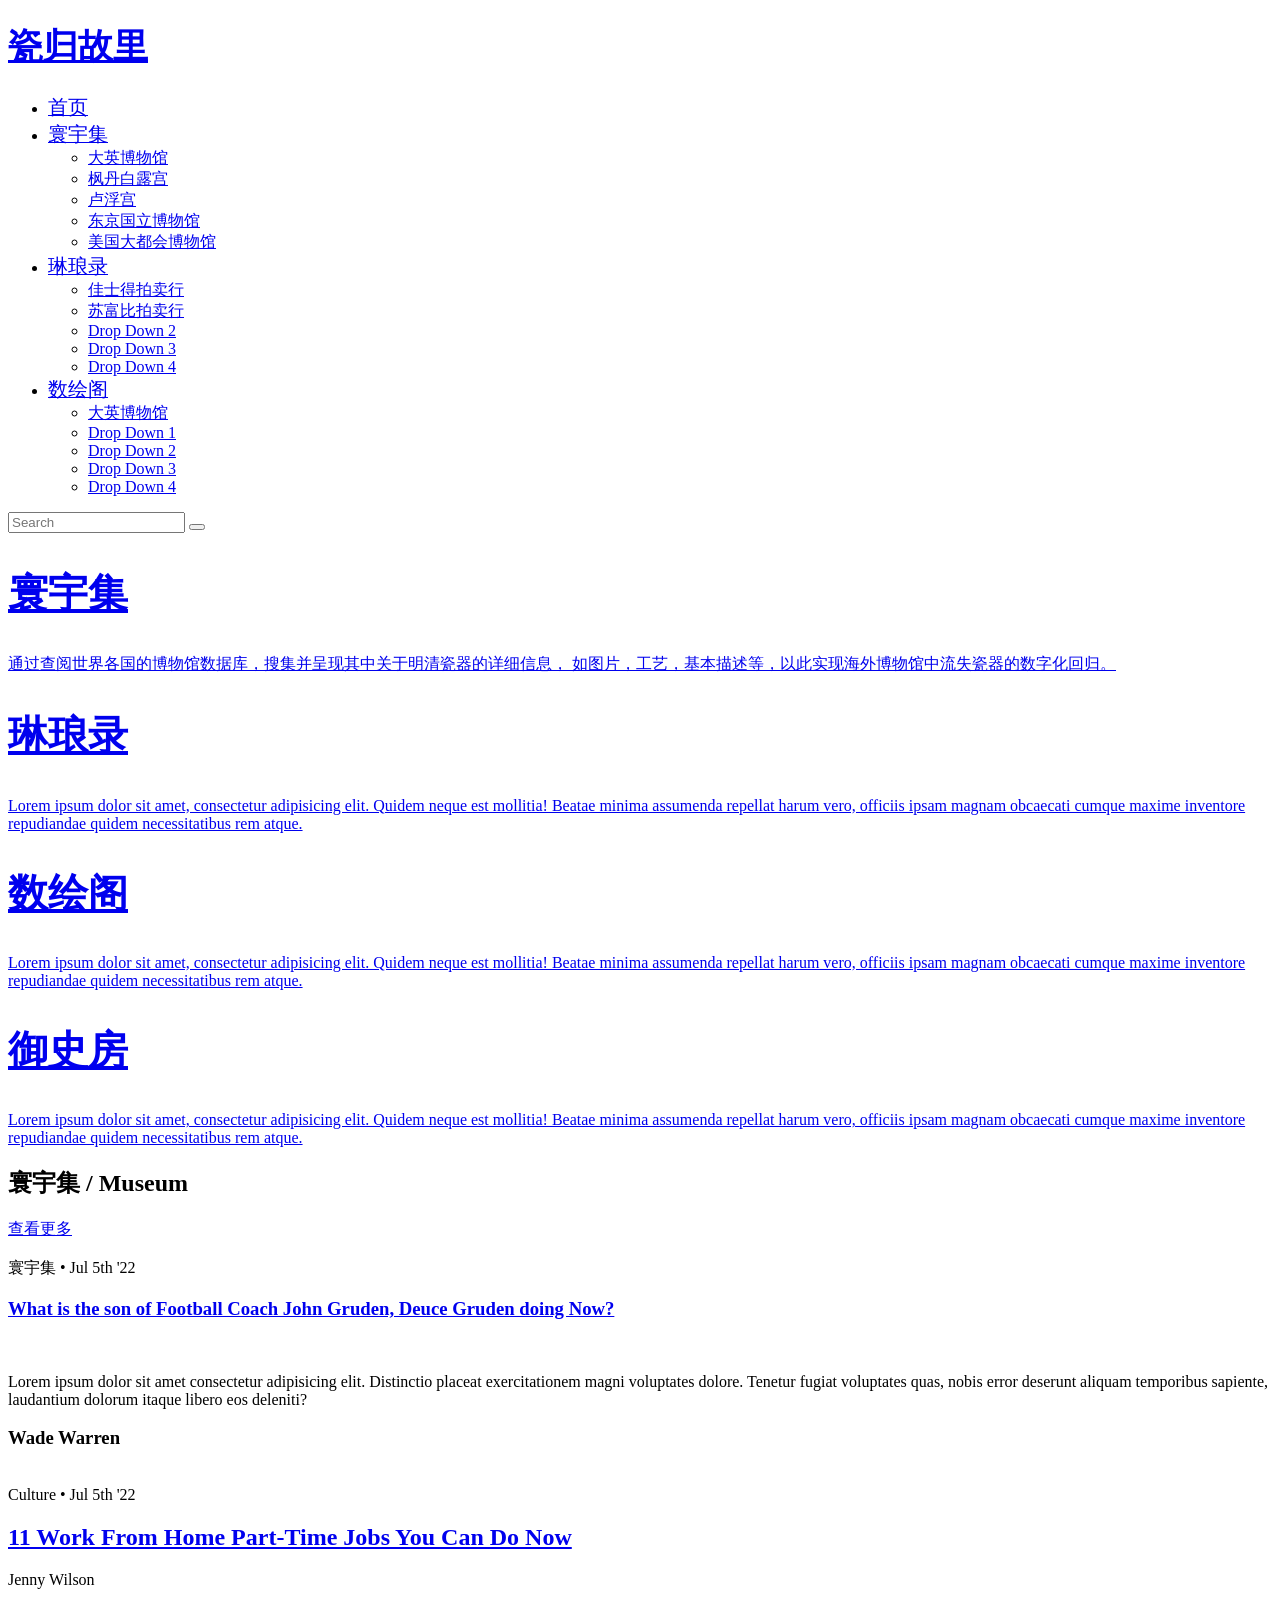
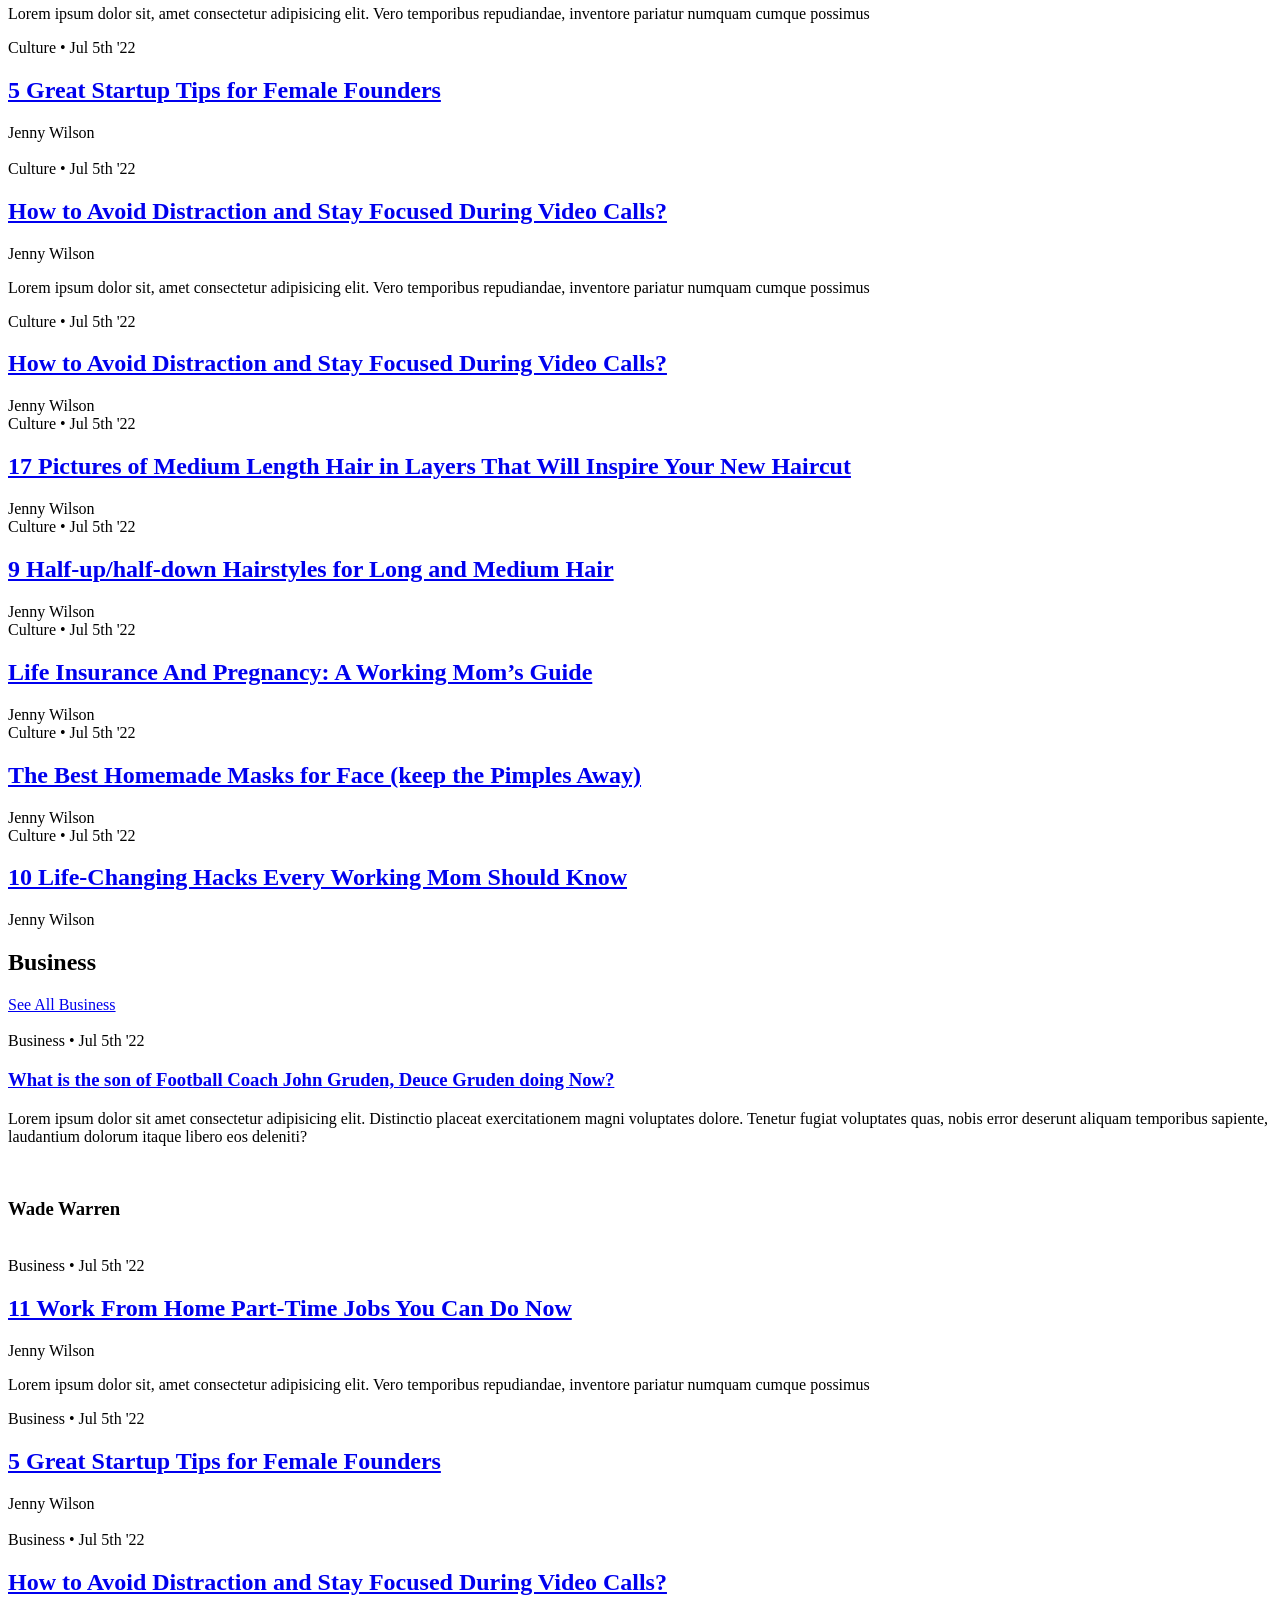
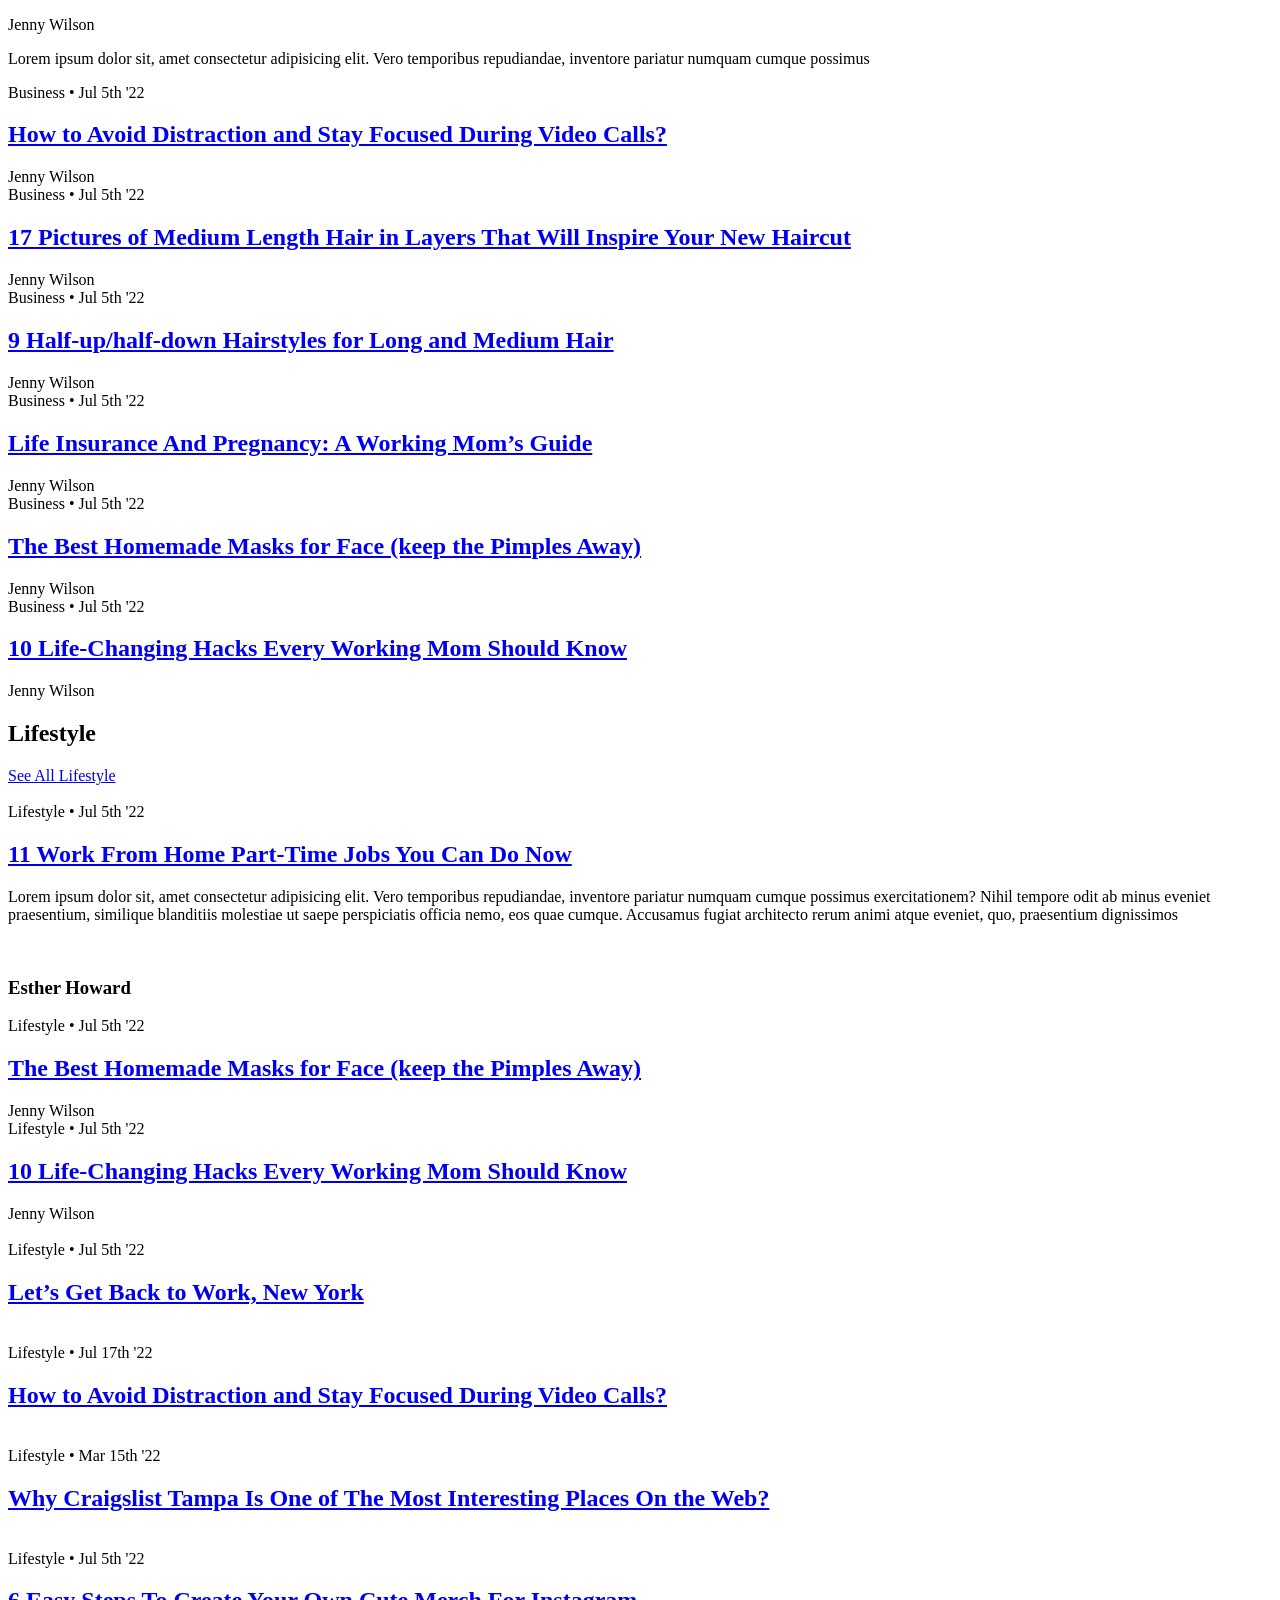
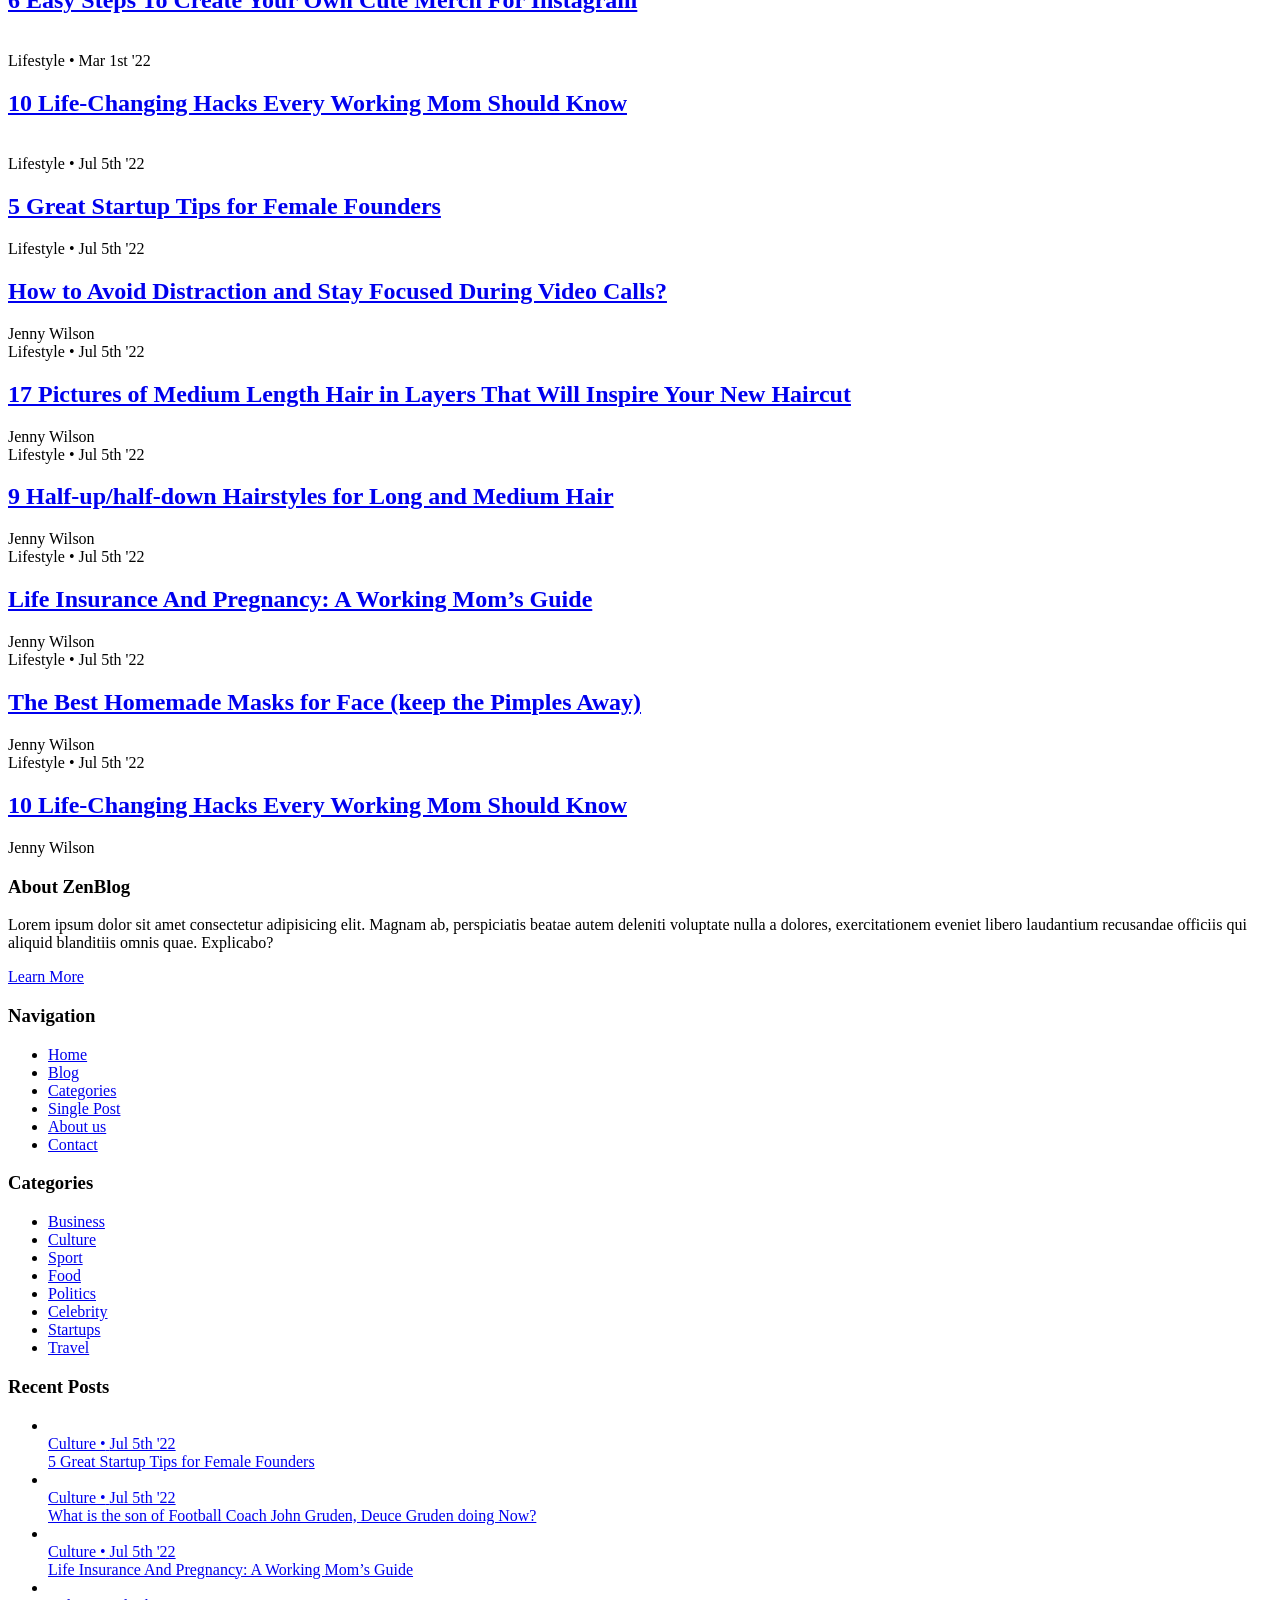
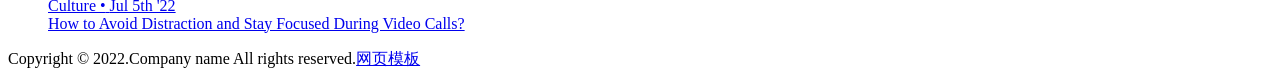
==== index.html @ d8c213a8 "Create index.html" ====
<!DOCTYPE html>
<html lang="en">

<head>
  <meta charset="utf-8">
  <meta content="width=device-width, initial-scale=1.0" name="viewport">

  <title>瓷归故里——流失瓷器数字化回归</title>
  <meta content="" name="description">
  <meta content="" name="keywords">
  <link rel="shortcut icon" href="favicon.ico" />

  <!-- Favicons -->
  <!-- <link href="assets/img/favicon.png" rel="icon">
  <link href="assets/img/apple-touch-icon.png" rel="apple-touch-icon"> -->

  <!-- Google Fonts -->
  <link rel="preconnect" href="https://fonts.googleapis.com">
  <link rel="preconnect" href="https://fonts.gstatic.com" crossorigin>
  <link
    href="https://fonts.googleapis.com/css2?family=EB+Garamond:wght@400;500&family=Inter:wght@400;500&family=Playfair+Display:ital,wght@0,400;0,700;1,400;1,700&display=swap"
    rel="stylesheet">

  <!-- Vendor CSS Files -->
  <link href="assets/vendor/bootstrap/css/bootstrap.min.css" rel="stylesheet">
  <link href="assets/vendor/bootstrap-icons/bootstrap-icons.css" rel="stylesheet">
  <link href="assets/vendor/swiper/swiper-bundle.min.css" rel="stylesheet">
  <link href="assets/vendor/glightbox/css/glightbox.min.css" rel="stylesheet">
  <link href="assets/vendor/aos/aos.css" rel="stylesheet">

  <!-- Template Main CSS Files -->
  <link href="assets/css/variables.css" rel="stylesheet">
  <link href="assets/css/main.css" rel="stylesheet">

</head>

<body>

  <!-- ======= Header ======= -->
  <header id="header" class="header d-flex align-items-center fixed-top">
    <div class="container-fluid container-xl d-flex align-items-center justify-content-between">

      <a href="index.html" class="logo d-flex align-items-center">
        <div height="100px">
          <h1 style="font-size:35px">瓷归故里</h1>
        </div>
      </a>


      <nav id="navbar" class="navbar">
        <ul>
          <li><a href="index.html"><span style="font-size:20px">首页</span></a></li>

          <li class="dropdown"><a href="museum.html"><span style="font-size:20px;left:25%">寰宇集</span> <i
                class="bi bi-chevron-down dropdown-indicator"></i></a>
            <ul>
              <li><a href="british.html"><span>大英博物馆</span></a></li>
              <li><a href="#"><span>枫丹白露宫</span></a></li>
              <!-- <li class="dropdown"><a href="#"><span>Deep Drop Down</span> <i
                    class="bi bi-chevron-down dropdown-indicator"></i></a>
                <ul>
                  <li><a href="#"><span>Deep Drop Down 1</span></a></li>
                  <li><a href="#"><span>Deep Drop Down 2</span></a></li>
                  <li><a href="#"><span>Deep Drop Down 3</span></a></li>
                  <li><a href="#"><span>Deep Drop Down 4</span></a></li>
                  <li><a href="#"><span>Deep Drop Down 5</span></a></li>
                </ul>
              </li> -->
              <li><a href="#"><span>卢浮宫</span></a></li>
              <li><a href="#"><span>东京国立博物馆</span></a></li>
              <li><a href="#"><span>美国大都会博物馆</span></a></li>
            </ul>
          </li>

          <li class="dropdown"><a href="museum.html"><span style="font-size:20px">琳琅录</span> <i
                class="bi bi-chevron-down dropdown-indicator"></i></a>
            <ul>
              <li><a href="british.html"><span>佳士得拍卖行</span></a></li>
              <li><a href="#"><span>苏富比拍卖行</span></a></li>
              <!-- <li class="dropdown"><a href="#"><span>Deep Drop Down</span> <i
                    class="bi bi-chevron-down dropdown-indicator"></i></a>
                <ul>
                  <li><a href="#"><span>Deep Drop Down 1</span></a></li>
                  <li><a href="#"><span>Deep Drop Down 2</span></a></li>
                  <li><a href="#"><span>Deep Drop Down 3</span></a></li>
                  <li><a href="#"><span>Deep Drop Down 4</span></a></li>
                  <li><a href="#"><span>Deep Drop Down 5</span></a></li>
                </ul>
              </li> -->
              <li><a href="#"><span>Drop Down 2</span></a></li>
              <li><a href="#"><span>Drop Down 3</span></a></li>
              <li><a href="#"><span>Drop Down 4</span></a></li>
            </ul>
          </li>


          <li class="dropdown"><a href="about.html"><span style="font-size:20px">数绘阁</span><i
                class="bi bi-chevron-down dropdown-indicator"></i></a>
            <ul>
              <li><a href="british.html"><span>大英博物馆</span></a></li>
              <li><a href="#"><span>Drop Down 1</span></a></li>
              <!-- <li class="dropdown"><a href="#"><span>Deep Drop Down</span> <i
                    class="bi bi-chevron-down dropdown-indicator"></i></a>
                <ul>
                  <li><a href="#"><span>Deep Drop Down 1</span></a></li>
                  <li><a href="#"><span>Deep Drop Down 2</span></a></li>
                  <li><a href="#"><span>Deep Drop Down 3</span></a></li>
                  <li><a href="#"><span>Deep Drop Down 4</span></a></li>
                  <li><a href="#"><span>Deep Drop Down 5</span></a></li>
                </ul>
              </li> -->
              <li><a href="#"><span>Drop Down 2</span></a></li>
              <li><a href="#"><span>Drop Down 3</span></a></li>
              <li><a href="#"><span>Drop Down 4</span></a></li>
            </ul>
          </li>
          <!-- <li><a href="contact.html"><span style="font-size:20px">御史房</span></a></li> -->
        </ul>
      </nav><!-- .navbar -->

      <div class="position-relative">
        <!-- <a href="#" class="mx-2"><span class="bi-facebook"></span></a>
        <a href="#" class="mx-2"><span class="bi-twitter"></span></a>
        <a href="#" class="mx-2"><span class="bi-instagram"></span></a> -->

        <a href="#" class="mx-2 js-search-open"><span class="bi-search" style="position:relative;left:-50px"></span></a>
        <i class="bi bi-list mobile-nav-toggle"></i>

        <!-- ======= Search Form ======= -->
        <div class="search-form-wrap js-search-form-wrap">
          <form action="british.html" class="search-form">
            <span class="icon bi-search" style="position:relative;left:-10px"></span>
            <input type="text" placeholder="Search" class="form-control">
            <button class="btn js-search-close"><span class="bi-x"></span></button>
          </form>
        </div><!-- End Search Form -->

      </div>

    </div>

  </header><!-- End Header -->

  <main id="main">

    <!-- ======= Hero Slider Section ======= -->
    <section id="hero-slider" class="hero-slider">
      <div class="container-md" data-aos="fade-in">
        <div class="row">
          <div class="col-12">
            <div class="swiper sliderFeaturedPosts">
              <div class="swiper-wrapper">
                <div class="swiper-slide">
                  <a href="museum.html" class="img-bg d-flex align-items-end"
                    style="background-image: url('assets/img/post-slide-1.jpg');">
                    <div class="img-bg-inner">
                      <h2 style="font-size:40px">寰宇集</h2>
                      <p>通过查阅世界各国的博物馆数据库，搜集并呈现其中关于明清瓷器的详细信息，
                        如图片，工艺，基本描述等，以此实现海外博物馆中流失瓷器的数字化回归。</p>
                    </div>
                  </a>
                </div>

                <div class="swiper-slide">
                  <a href="museum.html" class="img-bg d-flex align-items-end"
                    style="background-image: url('assets/img/post-slide-2.jpg');">
                    <div class="img-bg-inner">
                      <h2 style="font-size:40px">琳琅录</h2>
                      <p>Lorem ipsum dolor sit amet, consectetur adipisicing elit. Quidem neque est mollitia! Beatae
                        minima assumenda repellat harum vero, officiis ipsam magnam obcaecati cumque maxime inventore
                        repudiandae quidem necessitatibus rem atque.</p>
                    </div>
                  </a>
                </div>

                <div class="swiper-slide">
                  <a href="museum.html" class="img-bg d-flex align-items-end"
                    style="background-image: url('assets/img/post-slide-3.jpg');">
                    <div class="img-bg-inner">
                      <h2 style="font-size:40px">数绘阁</h2>
                      <p>Lorem ipsum dolor sit amet, consectetur adipisicing elit. Quidem neque est mollitia! Beatae
                        minima assumenda repellat harum vero, officiis ipsam magnam obcaecati cumque maxime inventore
                        repudiandae quidem necessitatibus rem atque.</p>
                    </div>
                  </a>
                </div>

                <div class="swiper-slide">
                  <a href="museum.html" class="img-bg d-flex align-items-end"
                    style="background-image: url('assets/img/post-slide-4.jpg');">
                    <div class="img-bg-inner">
                      <h2 style="font-size:40px">御史房</h2>
                      <p>Lorem ipsum dolor sit amet, consectetur adipisicing elit. Quidem neque est mollitia! Beatae
                        minima assumenda repellat harum vero, officiis ipsam magnam obcaecati cumque maxime inventore
                        repudiandae quidem necessitatibus rem atque.</p>
                    </div>
                  </a>
                </div>
              </div>
              <div class="custom-swiper-button-next">
                <span class="bi-chevron-right"></span>
              </div>
              <div class="custom-swiper-button-prev">
                <span class="bi-chevron-left"></span>
              </div>

              <div class="swiper-pagination"></div>
            </div>
          </div>
        </div>
      </div>
    </section><!-- End Hero Slider Section -->

    <!-- ======= Post Grid Section ======= -->
    <!-- <section id="posts" class="posts">
      <div class="container" data-aos="fade-up">
        <div class="row g-5">
          <div class="col-lg-4">
            <div class="post-entry-1 lg">
              <a href="museum.html"><img src="assets/img/post-landscape-1.jpg" alt="" class="img-fluid"></a>
              <div class="post-meta"><span class="date">Culture</span> <span class="mx-1">&bullet;</span> <span>Jul 5th
                  '22</span></div>
              <h2><a href="museum.html">11 Work From Home Part-Time Jobs You Can Do Now</a></h2>
              <p class="mb-4 d-block">Lorem ipsum dolor sit, amet consectetur adipisicing elit. Vero temporibus
                repudiandae, inventore pariatur numquam cumque possimus exercitationem? Nihil tempore odit ab minus
                eveniet praesentium, similique blanditiis molestiae ut saepe perspiciatis officia nemo, eos quae cumque.
                Accusamus fugiat architecto rerum animi atque eveniet, quo, praesentium dignissimos</p>

              <div class="d-flex align-items-center author">
                <div class="photo"><img src="assets/img/person-1.jpg" alt="" class="img-fluid"></div>
                <div class="name">
                  <h3 class="m-0 p-0">Cameron Williamson</h3>
                </div>
              </div>
            </div>

          </div>

          <div class="col-lg-8">
            <div class="row g-5">
              <div class="col-lg-4 border-start custom-border">
                <div class="post-entry-1">
                  <a href="museum.html"><img src="assets/img/post-landscape-2.jpg" alt="" class="img-fluid"></a>
                  <div class="post-meta"><span class="date">Sport</span> <span class="mx-1">&bullet;</span> <span>Jul
                      5th '22</span></div>
                  <h2><a href="museum.html">Let’s Get Back to Work, New York</a></h2>
                </div>
                <div class="post-entry-1">
                  <a href="museum.html"><img src="assets/img/post-landscape-5.jpg" alt="" class="img-fluid"></a>
                  <div class="post-meta"><span class="date">Food</span> <span class="mx-1">&bullet;</span> <span>Jul
                      17th '22</span></div>
                  <h2><a href="museum.html">How to Avoid Distraction and Stay Focused During Video Calls?</a></h2>
                </div>
                <div class="post-entry-1">
                  <a href="museum.html"><img src="assets/img/post-landscape-7.jpg" alt="" class="img-fluid"></a>
                  <div class="post-meta"><span class="date">Design</span> <span class="mx-1">&bullet;</span> <span>Mar
                      15th '22</span></div>
                  <h2><a href="museum.html">Why Craigslist Tampa Is One of The Most Interesting Places On the
                      Web?</a></h2>
                </div>
              </div>
              <div class="col-lg-4 border-start custom-border">
                <div class="post-entry-1">
                  <a href="museum.html"><img src="assets/img/post-landscape-3.jpg" alt="" class="img-fluid"></a>
                  <div class="post-meta"><span class="date">Business</span> <span class="mx-1">&bullet;</span> <span>Jul
                      5th '22</span></div>
                  <h2><a href="museum.html">6 Easy Steps To Create Your Own Cute Merch For Instagram</a></h2>
                </div>
                <div class="post-entry-1">
                  <a href="museum.html"><img src="assets/img/post-landscape-6.jpg" alt="" class="img-fluid"></a>
                  <div class="post-meta"><span class="date">Tech</span> <span class="mx-1">&bullet;</span> <span>Mar 1st
                      '22</span></div>
                  <h2><a href="museum.html">10 Life-Changing Hacks Every Working Mom Should Know</a></h2>
                </div>
                <div class="post-entry-1">
                  <a href="museum.html"><img src="assets/img/post-landscape-8.jpg" alt="" class="img-fluid"></a>
                  <div class="post-meta"><span class="date">Travel</span> <span class="mx-1">&bullet;</span> <span>Jul
                      5th '22</span></div>
                  <h2><a href="museum.html">5 Great Startup Tips for Female Founders</a></h2>
                </div>
              </div>

              Trending Section -->
    <!-- <div class="col-lg-4">

                <div class="trending">
                  <h3>Trending</h3>
                  <ul class="trending-post">
                    <li>
                      <a href="museum.html">
                        <span class="number">1</span>
                        <h3>The Best Homemade Masks for Face (keep the Pimples Away)</h3>
                        <span class="author">Jane Cooper</span>
                      </a>
                    </li>
                    <li>
                      <a href="museum.html">
                        <span class="number">2</span>
                        <h3>17 Pictures of Medium Length Hair in Layers That Will Inspire Your New Haircut</h3>
                        <span class="author">Wade Warren</span>
                      </a>
                    </li>
                    <li>
                      <a href="museum.html">
                        <span class="number">3</span>
                        <h3>13 Amazing Poems from Shel Silverstein with Valuable Life Lessons</h3>
                        <span class="author">Esther Howard</span>
                      </a>
                    </li>
                    <li>
                      <a href="museum.html">
                        <span class="number">4</span>
                        <h3>9 Half-up/half-down Hairstyles for Long and Medium Hair</h3>
                        <span class="author">Cameron Williamson</span>
                      </a>
                    </li>
                    <li>
                      <a href="museum.html">
                        <span class="number">5</span>
                        <h3>Life Insurance And Pregnancy: A Working Mom’s Guide</h3>
                        <span class="author">Jenny Wilson</span>
                      </a>
                    </li>
                  </ul>
                </div> -->

    <!-- </div> End Trending Section -->
    <!-- </div>
          </div>

        </div> End .row -->
    <!-- </div>
    </section> End Post Grid Section -->

    <!-- ======= Culture Category Section ======= -->
    <section class="category-section">
      <div class="container" data-aos="fade-up">

        <div class="section-header d-flex justify-content-between align-items-center mb-5">
          <h2>寰宇集 / Museum</h2>
          <div><a href="museum.html" class="more">查看更多</a></div>
        </div>

        <div class="row">
          <div class="col-md-9">

            <div class="d-lg-flex post-entry-2">
              <a href="museum.html" class="me-4 thumbnail mb-4 mb-lg-0 d-inline-block">
                <img src="assets/img/post-landscape-6.jpg" alt="" class="img-fluid">
              </a>
              <div>
                <div class="post-meta"><span class="date">寰宇集</span> <span class="mx-1">&bullet;</span> <span>Jul
                    5th '22</span></div>
                <h3><a href="museum.html">What is the son of Football Coach John Gruden, Deuce Gruden doing
                    Now?</a></h3>
                <br />
                <p>Lorem ipsum dolor sit amet consectetur adipisicing elit. Distinctio placeat exercitationem magni
                  voluptates dolore. Tenetur fugiat voluptates quas, nobis error deserunt aliquam temporibus sapiente,
                  laudantium dolorum itaque libero eos deleniti?</p>
                <div class="d-flex align-items-center author">
                  <!-- <div class="photo"><img src="assets/img/person-2.jpg" alt="" class="img-fluid"></div> -->
                  <div class="name">
                    <h3 class="m-0 p-0">Wade Warren</h3>
                  </div>
                </div>
              </div>
            </div>

            <div class="row">
              <div class="col-lg-4">
                <div class="post-entry-1 border-bottom">
                  <a href="museum.html"><img src="assets/img/post-landscape-1.jpg" alt="" class="img-fluid"></a>
                  <div class="post-meta"><span class="date">Culture</span> <span class="mx-1">&bullet;</span> <span>Jul
                      5th '22</span></div>
                  <h2 class="mb-2"><a href="museum.html">11 Work From Home Part-Time Jobs You Can Do Now</a></h2>
                  <span class="author mb-3 d-block">Jenny Wilson</span>
                  <p class="mb-4 d-block">Lorem ipsum dolor sit, amet consectetur adipisicing elit. Vero temporibus
                    repudiandae, inventore pariatur numquam cumque possimus</p>
                </div>

                <div class="post-entry-1">
                  <div class="post-meta"><span class="date">Culture</span> <span class="mx-1">&bullet;</span> <span>Jul
                      5th '22</span></div>
                  <h2 class="mb-2"><a href="museum.html">5 Great Startup Tips for Female Founders</a></h2>
                  <span class="author mb-3 d-block">Jenny Wilson</span>
                </div>
              </div>
              <div class="col-lg-8">
                <div class="post-entry-1">
                  <a href="museum.html"><img src="assets/img/post-landscape-2.jpg" alt="" class="img-fluid"></a>
                  <div class="post-meta"><span class="date">Culture</span> <span class="mx-1">&bullet;</span> <span>Jul
                      5th '22</span></div>
                  <h2 class="mb-2"><a href="museum.html">How to Avoid Distraction and Stay Focused During Video
                      Calls?</a></h2>
                  <span class="author mb-3 d-block">Jenny Wilson</span>
                  <p class="mb-4 d-block">Lorem ipsum dolor sit, amet consectetur adipisicing elit. Vero temporibus
                    repudiandae, inventore pariatur numquam cumque possimus</p>
                </div>
              </div>
            </div>
          </div>

          <div class="col-md-3">
            <div class="post-entry-1 border-bottom">
              <div class="post-meta"><span class="date">Culture</span> <span class="mx-1">&bullet;</span> <span>Jul 5th
                  '22</span></div>
              <h2 class="mb-2"><a href="museum.html">How to Avoid Distraction and Stay Focused During Video
                  Calls?</a></h2>
              <span class="author mb-3 d-block">Jenny Wilson</span>
            </div>

            <div class="post-entry-1 border-bottom">
              <div class="post-meta"><span class="date">Culture</span> <span class="mx-1">&bullet;</span> <span>Jul 5th
                  '22</span></div>
              <h2 class="mb-2"><a href="museum.html">17 Pictures of Medium Length Hair in Layers That Will Inspire
                  Your New Haircut</a></h2>
              <span class="author mb-3 d-block">Jenny Wilson</span>
            </div>

            <div class="post-entry-1 border-bottom">
              <div class="post-meta"><span class="date">Culture</span> <span class="mx-1">&bullet;</span> <span>Jul 5th
                  '22</span></div>
              <h2 class="mb-2"><a href="museum.html">9 Half-up/half-down Hairstyles for Long and Medium Hair</a>
              </h2>
              <span class="author mb-3 d-block">Jenny Wilson</span>
            </div>

            <div class="post-entry-1 border-bottom">
              <div class="post-meta"><span class="date">Culture</span> <span class="mx-1">&bullet;</span> <span>Jul 5th
                  '22</span></div>
              <h2 class="mb-2"><a href="museum.html">Life Insurance And Pregnancy: A Working Mom’s Guide</a></h2>
              <span class="author mb-3 d-block">Jenny Wilson</span>
            </div>

            <div class="post-entry-1 border-bottom">
              <div class="post-meta"><span class="date">Culture</span> <span class="mx-1">&bullet;</span> <span>Jul 5th
                  '22</span></div>
              <h2 class="mb-2"><a href="museum.html">The Best Homemade Masks for Face (keep the Pimples Away)</a>
              </h2>
              <span class="author mb-3 d-block">Jenny Wilson</span>
            </div>

            <div class="post-entry-1 border-bottom">
              <div class="post-meta"><span class="date">Culture</span> <span class="mx-1">&bullet;</span> <span>Jul 5th
                  '22</span></div>
              <h2 class="mb-2"><a href="museum.html">10 Life-Changing Hacks Every Working Mom Should Know</a></h2>
              <span class="author mb-3 d-block">Jenny Wilson</span>
            </div>
          </div>
        </div>
      </div>
    </section><!-- End Culture Category Section -->

    <!-- ======= Business Category Section ======= -->
    <section class="category-section">
      <div class="container" data-aos="fade-up">

        <div class="section-header d-flex justify-content-between align-items-center mb-5">
          <h2>Business</h2>
          <div><a href="museum.html" class="more">See All Business</a></div>
        </div>

        <div class="row">
          <div class="col-md-9 order-md-2">

            <div class="d-lg-flex post-entry-2">
              <a href="museum.html" class="me-4 thumbnail d-inline-block mb-4 mb-lg-0">
                <img src="assets/img/post-landscape-3.jpg" alt="" class="img-fluid">
              </a>
              <div>
                <div class="post-meta"><span class="date">Business</span> <span class="mx-1">&bullet;</span> <span>Jul
                    5th '22</span></div>
                <h3><a href="museum.html">What is the son of Football Coach John Gruden, Deuce Gruden doing
                    Now?</a></h3>
                <p>Lorem ipsum dolor sit amet consectetur adipisicing elit. Distinctio placeat exercitationem magni
                  voluptates dolore. Tenetur fugiat voluptates quas, nobis error deserunt aliquam temporibus sapiente,
                  laudantium dolorum itaque libero eos deleniti?</p>
                <div class="d-flex align-items-center author">
                  <div class="photo"><img src="assets/img/person-4.jpg" alt="" class="img-fluid"></div>
                  <div class="name">
                    <h3 class="m-0 p-0">Wade Warren</h3>
                  </div>
                </div>
              </div>
            </div>

            <div class="row">
              <div class="col-lg-4">
                <div class="post-entry-1 border-bottom">
                  <a href="museum.html"><img src="assets/img/post-landscape-5.jpg" alt="" class="img-fluid"></a>
                  <div class="post-meta"><span class="date">Business</span> <span class="mx-1">&bullet;</span> <span>Jul
                      5th '22</span></div>
                  <h2 class="mb-2"><a href="museum.html">11 Work From Home Part-Time Jobs You Can Do Now</a></h2>
                  <span class="author mb-3 d-block">Jenny Wilson</span>
                  <p class="mb-4 d-block">Lorem ipsum dolor sit, amet consectetur adipisicing elit. Vero temporibus
                    repudiandae, inventore pariatur numquam cumque possimus</p>
                </div>

                <div class="post-entry-1">
                  <div class="post-meta"><span class="date">Business</span> <span class="mx-1">&bullet;</span> <span>Jul
                      5th '22</span></div>
                  <h2 class="mb-2"><a href="museum.html">5 Great Startup Tips for Female Founders</a></h2>
                  <span class="author mb-3 d-block">Jenny Wilson</span>
                </div>
              </div>
              <div class="col-lg-8">
                <div class="post-entry-1">
                  <a href="museum.html"><img src="assets/img/post-landscape-7.jpg" alt="" class="img-fluid"></a>
                  <div class="post-meta"><span class="date">Business</span> <span class="mx-1">&bullet;</span> <span>Jul
                      5th '22</span></div>
                  <h2 class="mb-2"><a href="museum.html">How to Avoid Distraction and Stay Focused During Video
                      Calls?</a></h2>
                  <span class="author mb-3 d-block">Jenny Wilson</span>
                  <p class="mb-4 d-block">Lorem ipsum dolor sit, amet consectetur adipisicing elit. Vero temporibus
                    repudiandae, inventore pariatur numquam cumque possimus</p>
                </div>
              </div>
            </div>
          </div>
          <div class="col-md-3">
            <div class="post-entry-1 border-bottom">
              <div class="post-meta"><span class="date">Business</span> <span class="mx-1">&bullet;</span> <span>Jul 5th
                  '22</span></div>
              <h2 class="mb-2"><a href="museum.html">How to Avoid Distraction and Stay Focused During Video
                  Calls?</a></h2>
              <span class="author mb-3 d-block">Jenny Wilson</span>
            </div>

            <div class="post-entry-1 border-bottom">
              <div class="post-meta"><span class="date">Business</span> <span class="mx-1">&bullet;</span> <span>Jul 5th
                  '22</span></div>
              <h2 class="mb-2"><a href="museum.html">17 Pictures of Medium Length Hair in Layers That Will Inspire
                  Your New Haircut</a></h2>
              <span class="author mb-3 d-block">Jenny Wilson</span>
            </div>

            <div class="post-entry-1 border-bottom">
              <div class="post-meta"><span class="date">Business</span> <span class="mx-1">&bullet;</span> <span>Jul 5th
                  '22</span></div>
              <h2 class="mb-2"><a href="museum.html">9 Half-up/half-down Hairstyles for Long and Medium Hair</a>
              </h2>
              <span class="author mb-3 d-block">Jenny Wilson</span>
            </div>

            <div class="post-entry-1 border-bottom">
              <div class="post-meta"><span class="date">Business</span> <span class="mx-1">&bullet;</span> <span>Jul 5th
                  '22</span></div>
              <h2 class="mb-2"><a href="museum.html">Life Insurance And Pregnancy: A Working Mom’s Guide</a></h2>
              <span class="author mb-3 d-block">Jenny Wilson</span>
            </div>

            <div class="post-entry-1 border-bottom">
              <div class="post-meta"><span class="date">Business</span> <span class="mx-1">&bullet;</span> <span>Jul 5th
                  '22</span></div>
              <h2 class="mb-2"><a href="museum.html">The Best Homemade Masks for Face (keep the Pimples Away)</a>
              </h2>
              <span class="author mb-3 d-block">Jenny Wilson</span>
            </div>

            <div class="post-entry-1 border-bottom">
              <div class="post-meta"><span class="date">Business</span> <span class="mx-1">&bullet;</span> <span>Jul 5th
                  '22</span></div>
              <h2 class="mb-2"><a href="museum.html">10 Life-Changing Hacks Every Working Mom Should Know</a></h2>
              <span class="author mb-3 d-block">Jenny Wilson</span>
            </div>
          </div>
        </div>
      </div>
    </section><!-- End Business Category Section -->

    <!-- ======= Lifestyle Category Section ======= -->
    <section class="category-section">
      <div class="container" data-aos="fade-up">

        <div class="section-header d-flex justify-content-between align-items-center mb-5">
          <h2>Lifestyle</h2>
          <div><a href="museum.html" class="more">See All Lifestyle</a></div>
        </div>

        <div class="row g-5">
          <div class="col-lg-4">
            <div class="post-entry-1 lg">
              <a href="museum.html"><img src="assets/img/post-landscape-8.jpg" alt="" class="img-fluid"></a>
              <div class="post-meta"><span class="date">Lifestyle</span> <span class="mx-1">&bullet;</span> <span>Jul
                  5th '22</span></div>
              <h2><a href="museum.html">11 Work From Home Part-Time Jobs You Can Do Now</a></h2>
              <p class="mb-4 d-block">Lorem ipsum dolor sit, amet consectetur adipisicing elit. Vero temporibus
                repudiandae, inventore pariatur numquam cumque possimus exercitationem? Nihil tempore odit ab minus
                eveniet praesentium, similique blanditiis molestiae ut saepe perspiciatis officia nemo, eos quae cumque.
                Accusamus fugiat architecto rerum animi atque eveniet, quo, praesentium dignissimos</p>

              <div class="d-flex align-items-center author">
                <div class="photo"><img src="assets/img/person-7.jpg" alt="" class="img-fluid"></div>
                <div class="name">
                  <h3 class="m-0 p-0">Esther Howard</h3>
                </div>
              </div>
            </div>

            <div class="post-entry-1 border-bottom">
              <div class="post-meta"><span class="date">Lifestyle</span> <span class="mx-1">&bullet;</span> <span>Jul
                  5th '22</span></div>
              <h2 class="mb-2"><a href="museum.html">The Best Homemade Masks for Face (keep the Pimples Away)</a>
              </h2>
              <span class="author mb-3 d-block">Jenny Wilson</span>
            </div>

            <div class="post-entry-1">
              <div class="post-meta"><span class="date">Lifestyle</span> <span class="mx-1">&bullet;</span> <span>Jul
                  5th '22</span></div>
              <h2 class="mb-2"><a href="museum.html">10 Life-Changing Hacks Every Working Mom Should Know</a></h2>
              <span class="author mb-3 d-block">Jenny Wilson</span>
            </div>

          </div>

          <div class="col-lg-8">
            <div class="row g-5">
              <div class="col-lg-4 border-start custom-border">
                <div class="post-entry-1">
                  <a href="museum.html"><img src="assets/img/post-landscape-6.jpg" alt="" class="img-fluid"></a>
                  <div class="post-meta"><span class="date">Lifestyle</span> <span class="mx-1">&bullet;</span>
                    <span>Jul 5th '22</span>
                  </div>
                  <h2><a href="museum.html">Let’s Get Back to Work, New York</a></h2>
                </div>
                <div class="post-entry-1">
                  <a href="museum.html"><img src="assets/img/post-landscape-5.jpg" alt="" class="img-fluid"></a>
                  <div class="post-meta"><span class="date">Lifestyle</span> <span class="mx-1">&bullet;</span>
                    <span>Jul 17th '22</span>
                  </div>
                  <h2><a href="museum.html">How to Avoid Distraction and Stay Focused During Video Calls?</a></h2>
                </div>
                <div class="post-entry-1">
                  <a href="museum.html"><img src="assets/img/post-landscape-4.jpg" alt="" class="img-fluid"></a>
                  <div class="post-meta"><span class="date">Lifestyle</span> <span class="mx-1">&bullet;</span>
                    <span>Mar 15th '22</span>
                  </div>
                  <h2><a href="museum.html">Why Craigslist Tampa Is One of The Most Interesting Places On the
                      Web?</a></h2>
                </div>
              </div>
              <div class="col-lg-4 border-start custom-border">
                <div class="post-entry-1">
                  <a href="museum.html"><img src="assets/img/post-landscape-3.jpg" alt="" class="img-fluid"></a>
                  <div class="post-meta"><span class="date">Lifestyle</span> <span class="mx-1">&bullet;</span>
                    <span>Jul 5th '22</span>
                  </div>
                  <h2><a href="museum.html">6 Easy Steps To Create Your Own Cute Merch For Instagram</a></h2>
                </div>
                <div class="post-entry-1">
                  <a href="museum.html"><img src="assets/img/post-landscape-2.jpg" alt="" class="img-fluid"></a>
                  <div class="post-meta"><span class="date">Lifestyle</span> <span class="mx-1">&bullet;</span>
                    <span>Mar 1st '22</span>
                  </div>
                  <h2><a href="museum.html">10 Life-Changing Hacks Every Working Mom Should Know</a></h2>
                </div>
                <div class="post-entry-1">
                  <a href="museum.html"><img src="assets/img/post-landscape-1.jpg" alt="" class="img-fluid"></a>
                  <div class="post-meta"><span class="date">Lifestyle</span> <span class="mx-1">&bullet;</span>
                    <span>Jul 5th '22</span>
                  </div>
                  <h2><a href="museum.html">5 Great Startup Tips for Female Founders</a></h2>
                </div>
              </div>
              <div class="col-lg-4">

                <div class="post-entry-1 border-bottom">
                  <div class="post-meta"><span class="date">Lifestyle</span> <span class="mx-1">&bullet;</span>
                    <span>Jul 5th '22</span>
                  </div>
                  <h2 class="mb-2"><a href="museum.html">How to Avoid Distraction and Stay Focused During Video
                      Calls?</a></h2>
                  <span class="author mb-3 d-block">Jenny Wilson</span>
                </div>

                <div class="post-entry-1 border-bottom">
                  <div class="post-meta"><span class="date">Lifestyle</span> <span class="mx-1">&bullet;</span>
                    <span>Jul 5th '22</span>
                  </div>
                  <h2 class="mb-2"><a href="museum.html">17 Pictures of Medium Length Hair in Layers That Will
                      Inspire Your New Haircut</a></h2>
                  <span class="author mb-3 d-block">Jenny Wilson</span>
                </div>

                <div class="post-entry-1 border-bottom">
                  <div class="post-meta"><span class="date">Lifestyle</span> <span class="mx-1">&bullet;</span>
                    <span>Jul 5th '22</span>
                  </div>
                  <h2 class="mb-2"><a href="museum.html">9 Half-up/half-down Hairstyles for Long and Medium
                      Hair</a></h2>
                  <span class="author mb-3 d-block">Jenny Wilson</span>
                </div>

                <div class="post-entry-1 border-bottom">
                  <div class="post-meta"><span class="date">Lifestyle</span> <span class="mx-1">&bullet;</span>
                    <span>Jul 5th '22</span>
                  </div>
                  <h2 class="mb-2"><a href="museum.html">Life Insurance And Pregnancy: A Working Mom’s Guide</a>
                  </h2>
                  <span class="author mb-3 d-block">Jenny Wilson</span>
                </div>

                <div class="post-entry-1 border-bottom">
                  <div class="post-meta"><span class="date">Lifestyle</span> <span class="mx-1">&bullet;</span>
                    <span>Jul 5th '22</span>
                  </div>
                  <h2 class="mb-2"><a href="museum.html">The Best Homemade Masks for Face (keep the Pimples
                      Away)</a></h2>
                  <span class="author mb-3 d-block">Jenny Wilson</span>
                </div>

                <div class="post-entry-1 border-bottom">
                  <div class="post-meta"><span class="date">Lifestyle</span> <span class="mx-1">&bullet;</span>
                    <span>Jul 5th '22</span>
                  </div>
                  <h2 class="mb-2"><a href="museum.html">10 Life-Changing Hacks Every Working Mom Should Know</a>
                  </h2>
                  <span class="author mb-3 d-block">Jenny Wilson</span>
                </div>

              </div>
            </div>
          </div>

        </div> <!-- End .row -->
      </div>
    </section><!-- End Lifestyle Category Section -->

  </main><!-- End #main -->

  <!-- ======= Footer ======= -->
  <footer id="footer" class="footer">

    <div class="footer-content">
      <div class="container">

        <div class="row g-5">
          <div class="col-lg-4">
            <h3 class="footer-heading">About ZenBlog</h3>
            <p>Lorem ipsum dolor sit amet consectetur adipisicing elit. Magnam ab, perspiciatis beatae autem deleniti
              voluptate nulla a dolores, exercitationem eveniet libero laudantium recusandae officiis qui aliquid
              blanditiis omnis quae. Explicabo?</p>
            <p><a href="about.html" class="footer-link-more">Learn More</a></p>
          </div>
          <div class="col-6 col-lg-2">
            <h3 class="footer-heading">Navigation</h3>
            <ul class="footer-links list-unstyled">
              <li><a href="index.html"><i class="bi bi-chevron-right"></i> Home</a></li>
              <li><a href="index.html"><i class="bi bi-chevron-right"></i> Blog</a></li>
              <li><a href="museum.html"><i class="bi bi-chevron-right"></i> Categories</a></li>
              <li><a href="museum.html"><i class="bi bi-chevron-right"></i> Single Post</a></li>
              <li><a href="about.html"><i class="bi bi-chevron-right"></i> About us</a></li>
              <li><a href="contact.html"><i class="bi bi-chevron-right"></i> Contact</a></li>
            </ul>
          </div>
          <div class="col-6 col-lg-2">
            <h3 class="footer-heading">Categories</h3>
            <ul class="footer-links list-unstyled">
              <li><a href="museum.html"><i class="bi bi-chevron-right"></i> Business</a></li>
              <li><a href="museum.html"><i class="bi bi-chevron-right"></i> Culture</a></li>
              <li><a href="museum.html"><i class="bi bi-chevron-right"></i> Sport</a></li>
              <li><a href="museum.html"><i class="bi bi-chevron-right"></i> Food</a></li>
              <li><a href="museum.html"><i class="bi bi-chevron-right"></i> Politics</a></li>
              <li><a href="museum.html"><i class="bi bi-chevron-right"></i> Celebrity</a></li>
              <li><a href="museum.html"><i class="bi bi-chevron-right"></i> Startups</a></li>
              <li><a href="museum.html"><i class="bi bi-chevron-right"></i> Travel</a></li>

            </ul>
          </div>

          <div class="col-lg-4">
            <h3 class="footer-heading">Recent Posts</h3>

            <ul class="footer-links footer-blog-entry list-unstyled">
              <li>
                <a href="museum.html" class="d-flex align-items-center">
                  <img src="assets/img/post-sq-1.jpg" alt="" class="img-fluid me-3">
                  <div>
                    <div class="post-meta d-block"><span class="date">Culture</span> <span class="mx-1">&bullet;</span>
                      <span>Jul 5th '22</span>
                    </div>
                    <span>5 Great Startup Tips for Female Founders</span>
                  </div>
                </a>
              </li>

              <li>
                <a href="museum.html" class="d-flex align-items-center">
                  <img src="assets/img/post-sq-2.jpg" alt="" class="img-fluid me-3">
                  <div>
                    <div class="post-meta d-block"><span class="date">Culture</span> <span class="mx-1">&bullet;</span>
                      <span>Jul 5th '22</span>
                    </div>
                    <span>What is the son of Football Coach John Gruden, Deuce Gruden doing Now?</span>
                  </div>
                </a>
              </li>

              <li>
                <a href="museum.html" class="d-flex align-items-center">
                  <img src="assets/img/post-sq-3.jpg" alt="" class="img-fluid me-3">
                  <div>
                    <div class="post-meta d-block"><span class="date">Culture</span> <span class="mx-1">&bullet;</span>
                      <span>Jul 5th '22</span>
                    </div>
                    <span>Life Insurance And Pregnancy: A Working Mom’s Guide</span>
                  </div>
                </a>
              </li>

              <li>
                <a href="museum.html" class="d-flex align-items-center">
                  <img src="assets/img/post-sq-4.jpg" alt="" class="img-fluid me-3">
                  <div>
                    <div class="post-meta d-block"><span class="date">Culture</span> <span class="mx-1">&bullet;</span>
                      <span>Jul 5th '22</span>
                    </div>
                    <span>How to Avoid Distraction and Stay Focused During Video Calls?</span>
                  </div>
                </a>
              </li>

            </ul>

          </div>
        </div>
      </div>
    </div>

    <div class="footer-legal">
      <div class="container">

        <div class="row justify-content-between">
          <div class="col-md-6 text-center text-md-start mb-3 mb-md-0">
            <div class="copyright">
              Copyright &copy; 2022.Company name All rights reserved.<a target="_blank"
                href="https://sc.chinaz.com/moban/">&#x7F51;&#x9875;&#x6A21;&#x677F;</a>
            </div>

          </div>

        </div>

        <div class="col-md-6">
          <div class="social-links mb-3 mb-lg-0 text-center text-md-end">
            <a href="#" class="twitter"><i class="bi bi-twitter"></i></a>
            <a href="#" class="facebook"><i class="bi bi-facebook"></i></a>
            <a href="#" class="instagram"><i class="bi bi-instagram"></i></a>
            <a href="#" class="google-plus"><i class="bi bi-skype"></i></a>
            <a href="#" class="linkedin"><i class="bi bi-linkedin"></i></a>
          </div>

        </div>

      </div>

    </div>
    </div>

  </footer>

  <a href="#" class="scroll-top d-flex align-items-center justify-content-center"><i
      class="bi bi-arrow-up-short"></i></a>

  <!-- Vendor JS Files -->
  <script src="assets/vendor/bootstrap/js/bootstrap.bundle.min.js"></script>
  <script src="assets/vendor/swiper/swiper-bundle.min.js"></script>
  <script src="assets/vendor/glightbox/js/glightbox.min.js"></script>
  <script src="assets/vendor/aos/aos.js"></script>
  <script src="assets/vendor/php-email-form/validate.js"></script>

  <!-- Template Main JS File -->
  <script src="assets/js/main.js"></script>

</body>

</html>
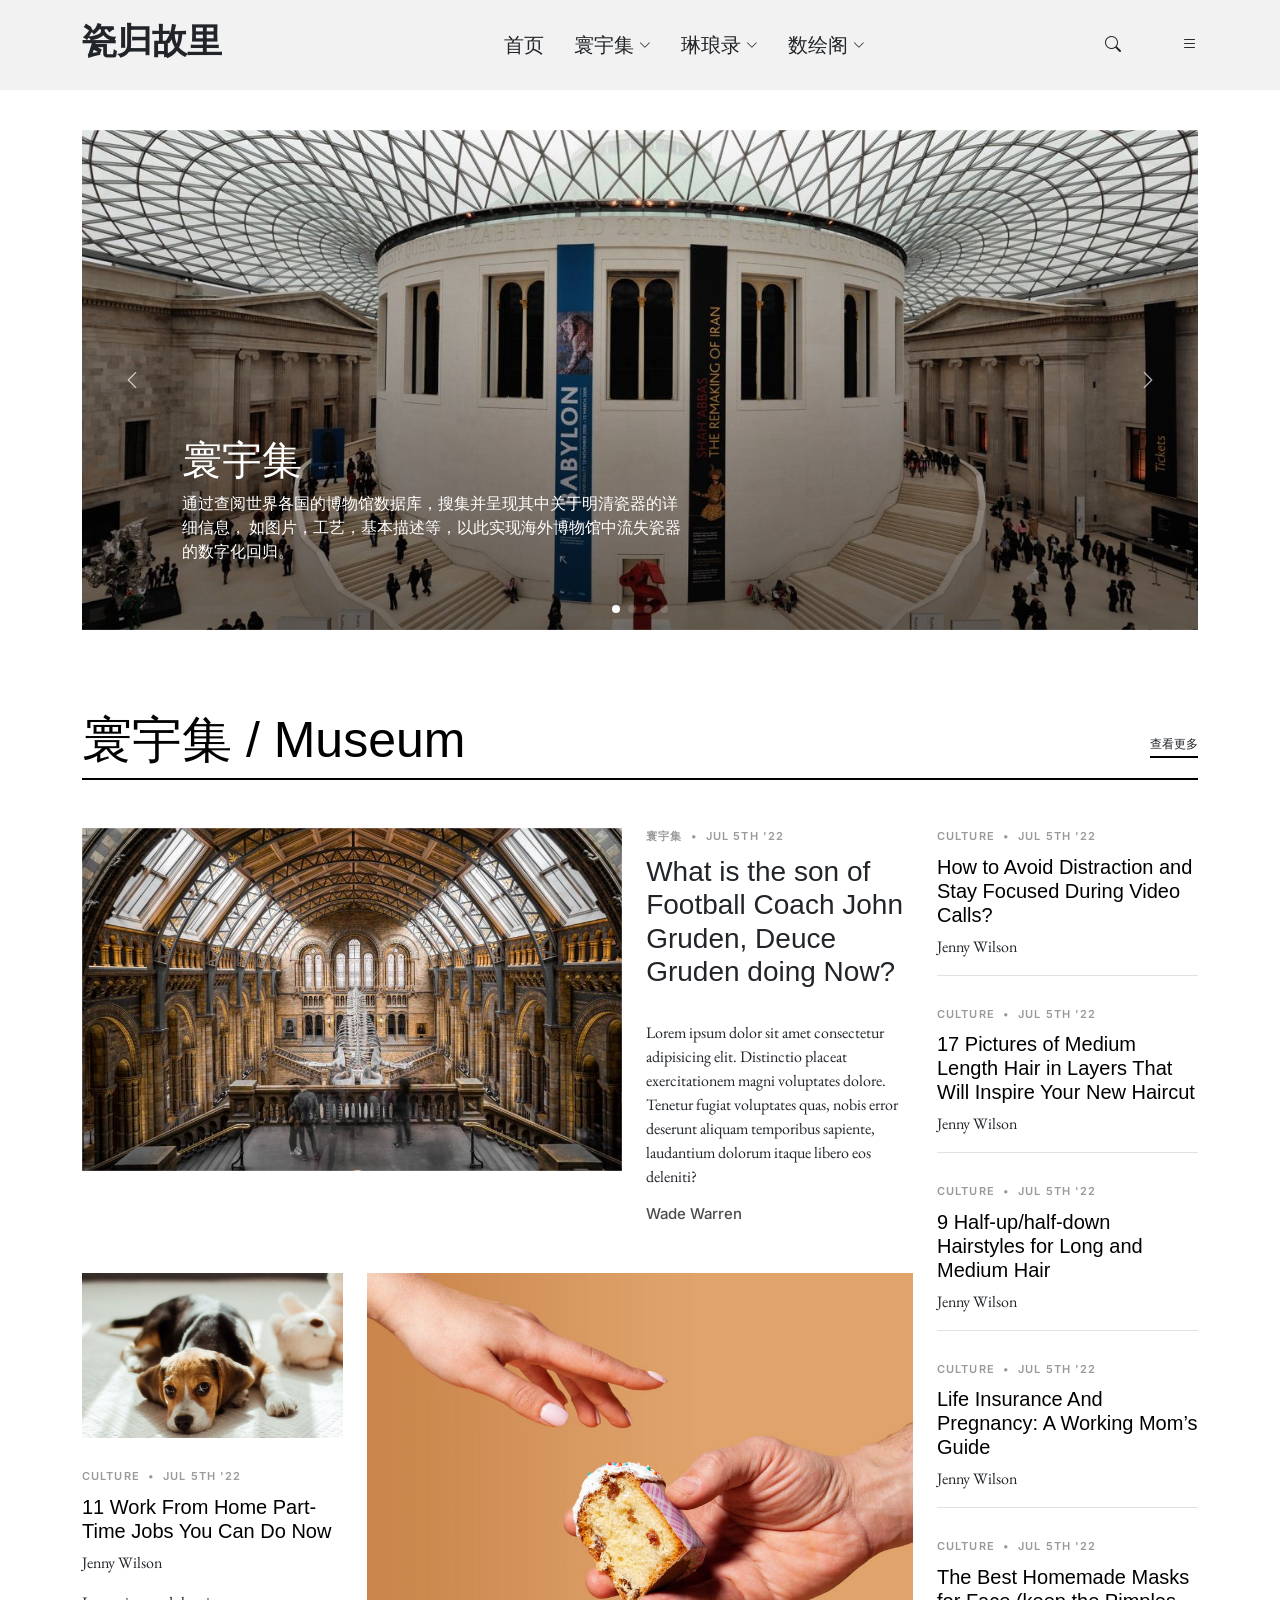
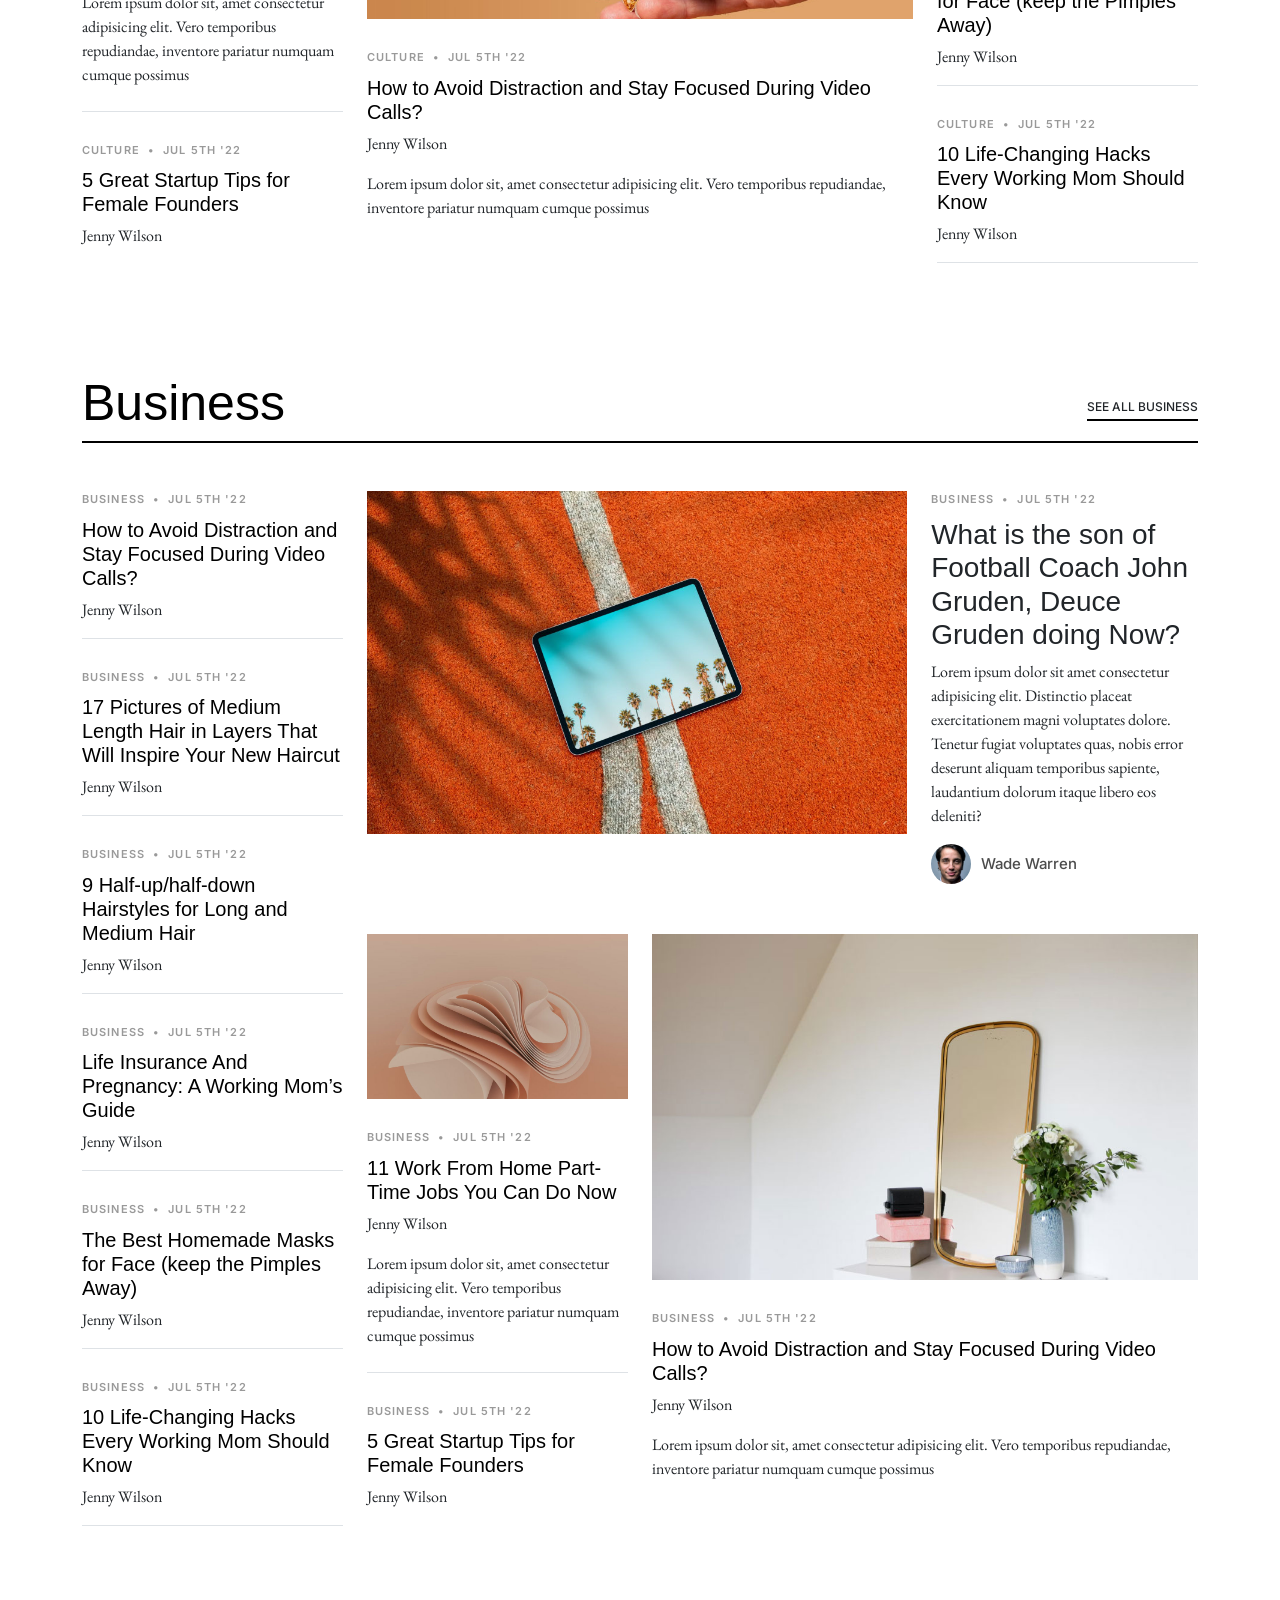
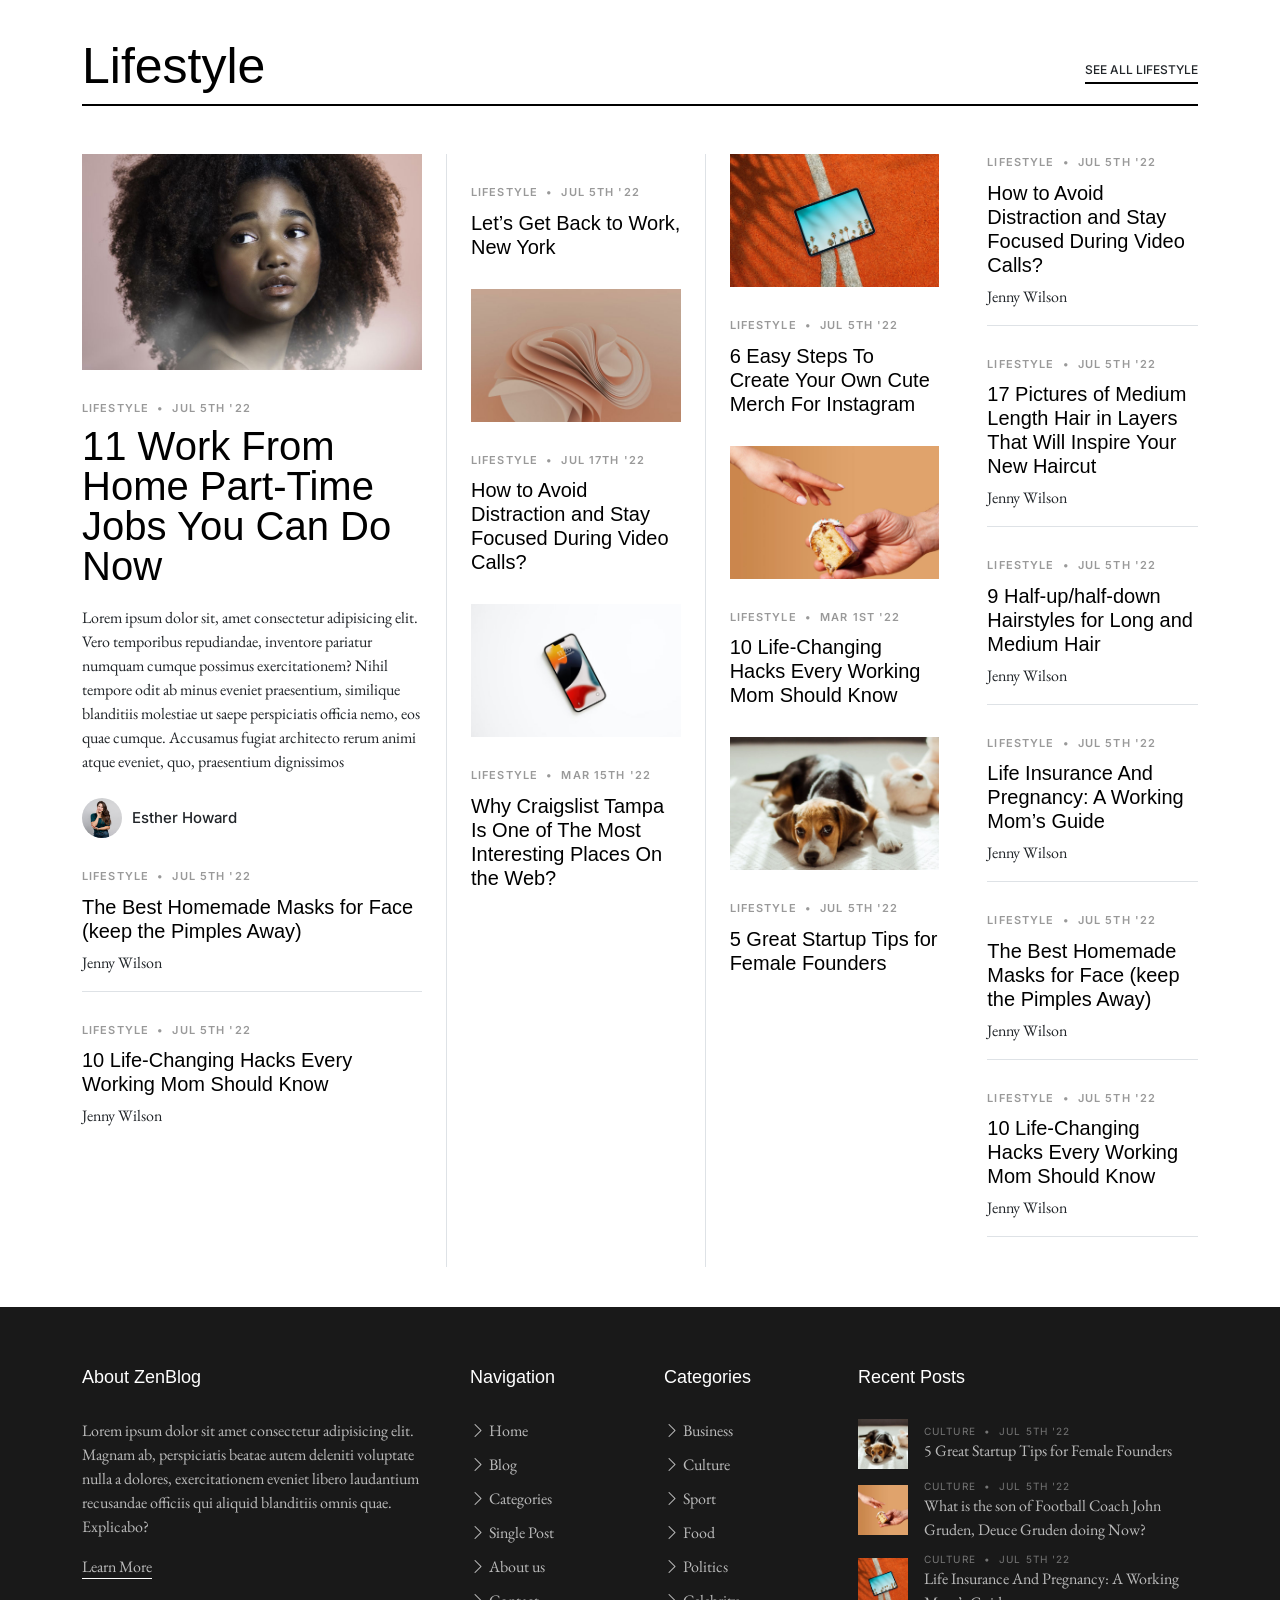
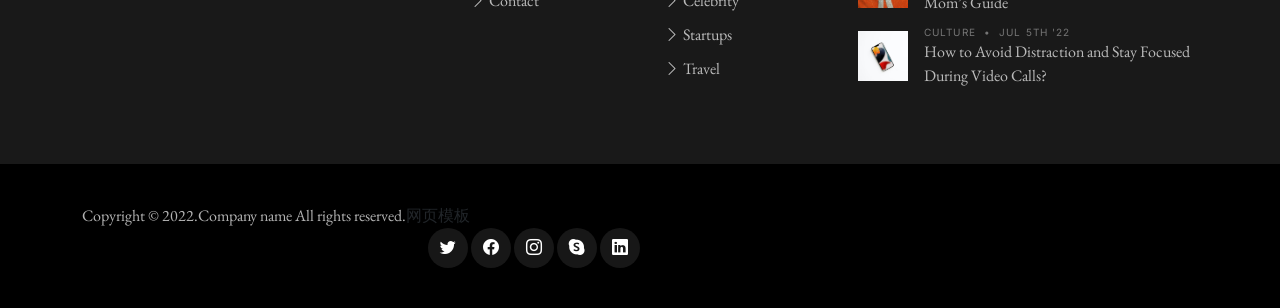
==== commit cfae83f9: "Update index.html" ====
--- a/index.html
+++ b/index.html
@@ -346,7 +346,7 @@
 
             <div class="d-lg-flex post-entry-2">
               <a href="museum.html" class="me-4 thumbnail mb-4 mb-lg-0 d-inline-block">
-                <img src="assets/img/post-landscape-6.jpg" alt="" class="img-fluid">
+                <img src="assets/img/post-landscape-6.JPG" alt="" class="img-fluid">
               </a>
               <div>
                 <div class="post-meta"><span class="date">寰宇集</span> <span class="mx-1">&bullet;</span> <span>Jul
--- a/assets/css/variables.css
+++ b/assets/css/variables.css
@@ -0,0 +1,207 @@
+/**
+* Template Name: ZenBlog
+* File: variables.css
+* Description: Easily customize colors, typography, and other repetitive properties used in the template main stylesheet file main.css
+* 
+* Template URL: https://bootstrapmade.com/zenblog-bootstrap-blog-template/
+* Author: BootstrapMade.com
+* License: https://bootstrapmade.com/license/
+* 
+* Contents:
+* 1. ZenBlog template variables 
+* 2. Override default Bootstrap variables
+* 3. Set color and background class names
+*
+* Learn more about CSS variables at https://developer.mozilla.org/en-US/docs/Web/CSS/Using_CSS_custom_properties
+*/
+
+/*--------------------------------------------------------------
+# 1. ZenBlog template variables 
+--------------------------------------------------------------*/
+:root {
+
+  /* Fonts */
+  --font-default: 'EB Garamond', system-ui, -apple-system, "Segoe UI", Roboto, "Helvetica Neue", Arial, "Noto Sans", "Liberation Sans", sans-serif, "Apple Color Emoji", "Segoe UI Emoji", "Segoe UI Symbol", "Noto Color Emoji";
+  --font-primary: 'EB Garamond', serif; /*'Playfair Display', serif;*/
+  --font-secondary: 'Inter', sans-serif;
+
+  /* Colors */
+  /* The *-rgb color names are simply the RGB converted value of the corresponding color for use in the rgba() function */
+
+  /* Default text color */
+  --color-default: #212529;
+  --color-default-rgb: 33, 37, 41;
+
+  /* Defult links color */
+  --color-links: #212529;
+  --color-links-hover: #15171a;
+
+  /* Primay colors */
+  --color-primary: #212529;
+  --color-primary-light: #26282c;
+  --color-primary-dark: #0b0c0e;
+
+  --color-primary-rgb: 33, 37, 41;
+  --color-primary-light-rgb: 38, 40, 44;
+  --color-primary-dark-rgb: 11, 12, 14;
+
+  /* Secondary colors */
+  --color-secondary: #596d80;
+  --color-secondary-light: #8498aa;
+  --color-secondary-dark: #404f5c;
+
+  --color-secondary-rgb: 89, 109, 128;
+  --color-secondary-light-rgb: 132, 152, 170;
+  --color-secondary-dark-rgb: 64, 79, 92;
+
+  /* General colors */
+  --color-blue: #0d6efd;
+  --color-blue-rgb: 13, 110, 253;
+
+  --color-indigo: #6610f2;
+  --color-indigo-rgb: 102, 16, 242;
+
+  --color-purple: #6f42c1;
+  --color-purple-rgb: 111, 66, 193;
+  
+  --color-pink: #f3268c;
+  --color-pink-rgb: 243, 38, 140;
+
+  --color-red: #df1529;
+  --color-red-rgb: 223, 21, 4;
+
+  --color-orange: #fd7e14;
+  --color-orange-rgb: 253, 126, 20;
+
+  --color-yellow: #ffc107;
+  --color-yellow-rgb: 255, 193, 7;
+
+  --color-green: #059652;
+  --color-green-rgb: 5, 150, 82;
+
+  --color-teal: #20c997;
+  --color-teal-rgb: 32, 201, 151;
+
+  --color-cyan: #0dcaf0;
+  --color-cyan-rgb: 13, 202, 240;
+
+  --color-white: #ffffff;
+  --color-white-rgb: 255, 255, 255;
+
+  --color-gray: #6c757d;
+  --color-gray-rgb: 108, 117, 125;
+
+  --color-black: #000000;
+  --color-black-rgb: 0, 0, 0;
+}
+
+/*--------------------------------------------------------------
+# 2. Override default Bootstrap variables
+--------------------------------------------------------------*/
+:root {
+  --bs-blue: var(--color-blue);
+  --bs-indigo: var(--color-indigo);
+  --bs-purple: var(--color-purple);
+  --bs-pink: var(--color-pink);
+  --bs-red: var(--color-red);
+  --bs-orange: var(--color-orange);
+  --bs-yellow: var(--color-yellow);
+  --bs-green: var(--color-green);
+  --bs-teal: var(--color-teal);
+  --bs-cyan: var(--color-cyan);
+  --bs-white: var(--color-white);
+  --bs-gray: var(--color-gray);
+  --bs-gray-dark: #343a40;
+  --bs-gray-100: #f8f9fa;
+  --bs-gray-200: #e9ecef;
+  --bs-gray-300: #dee2e6;
+  --bs-gray-400: #ced4da;
+  --bs-gray-500: #adb5bd;
+  --bs-gray-600: #6c757d;
+  --bs-gray-700: #495057;
+  --bs-gray-800: #343a40;
+  --bs-gray-900: #212529;
+  --bs-primary: var(--color-blue);
+  --bs-secondary: var(--color-blue);
+  --bs-success: #198754;
+  --bs-info: #0dcaf0;
+  --bs-warning: #ffc107;
+  --bs-danger: #dc3545;
+  --bs-light: #f8f9fa;
+  --bs-dark: #212529;
+  --bs-primary-rgb: var(--color-primary-rgb);
+  --bs-secondary-rgb: var(--color-secondary-rgb);
+  --bs-success-rgb: 25, 135, 84;
+  --bs-info-rgb: 13, 202, 240;
+  --bs-warning-rgb: 255, 193, 7;
+  --bs-danger-rgb: 220, 53, 69;
+  --bs-light-rgb: 248, 249, 250;
+  --bs-dark-rgb: 33, 37, 41;
+  --bs-white-rgb: var(--color-white-rgb);
+  --bs-black-rgb: var(--color-black-rgb);
+  --bs-body-color-rgb: var(--color-default-rgb);
+  --bs-body-bg-rgb: 255, 255, 255;
+  --bs-font-sans-serif: var(--font-default);
+  --bs-font-monospace: SFMono-Regular, Menlo, Monaco, Consolas, "Liberation Mono", "Courier New", monospace;
+  --bs-gradient: linear-gradient(180deg, rgba(255, 255, 255, 0.15), rgba(255, 255, 255, 0));
+  --bs-body-font-family: var(--font-default);
+  --bs-body-font-size: 1rem;
+  --bs-body-font-weight: 400;
+  --bs-body-line-height: 1.5;
+  --bs-body-color: var(--color-default);
+  --bs-body-bg: #fff;
+}
+
+/*--------------------------------------------------------------
+# 3. Set color and background class names
+--------------------------------------------------------------*/
+/* Fonts */
+.font-default { font-family: var(--font-default) !important; }
+.font-primary { font-family: var(--font-primary) !important;}
+.font-secondary { font-family: var(--font-secondary) !important; }
+
+/* Text Colors */
+.color-default { color: var(--color-default) !important; }
+.color-links { color: var(--color-links) !important; }
+.color-links:hover { color: var(--color-links-hover) !important; }
+.color-primary { color: var(--color-primary) !important; }
+.color-primary-light { color: var(--color-primary-light) !important; }
+.color-primary-dark { color: var(--color-primary-dark) !important; }
+.color-secondary { color: var(--color-secondary) !important; }
+.color-secondary-light { color: var(--color-secondary-light) !important; }
+.color-secondary-dark { color: var(--color-secondary-dark) !important; }
+.color-blue { color: var(--color-blue) !important; }
+.color-indigo { color: var(--color-indigo) !important; }
+.color-purple { color: var(--color-purple) !important; }
+.color-pink { color: var(--color-pink) !important; }
+.color-red { color: var(--color-red) !important; }
+.color-orange { color: var(--color-orange) !important; }
+.color-yellow { color: var(--color-yellow) !important; }
+.color-green { color: var(--color-green) !important; }
+.color-teal { color: var(--color-teal) !important; }
+.color-cyan { color: var(--color-cyan) !important; }
+.color-white { color: var(--color-white) !important; }
+.color-gray { color: var(--color-gray) !important; }
+.color-black { color: var(--color-black) !important; }
+
+/* Background Colors */
+.bg-default { background-color: var(--color-default) !important; }
+.bg-primary { background-color: var(--color-primary) !important; }
+.bg-primary-light { background-color: var(--color-primary-light) !important; }
+.bg-primary-dark { background-color: var(--color-primary-dark) !important; }
+.bg-secondary { background-color: var(--color-secondary) !important; }
+.bg-secondary-light { background-color: var(--color-secondary-light) !important; }
+.bg-secondary-dark { background-color: var(--color-secondary-dark) !important; }
+.bg-blue { background-color: var(--color-blue) !important; }
+.bg-indigo { background-color: var(--color-indigo) !important; }
+.bg-purple { background-color: var(--color-purple) !important; }
+.bg-pink { background-color: var(--color-pink) !important; }
+.bg-red { background-color: var(--color-red) !important; }
+.bg-orange { background-color: var(--color-orange) !important; }
+.bg-yellow { background-color: var(--color-yellow) !important; }
+.bg-green { background-color: var(--color-green) !important; }
+.bg-teal { background-color: var(--color-teal) !important; }
+.bg-cyan { background-color: var(--color-cyan) !important; }
+.bg-white { background-color: var(--color-white) !important; }
+.bg-gray { background-color: var(--color-gray) !important; }
+.bg-black { background-color: var(--color-black) !important; }
--- a/assets/css/main.css
+++ b/assets/css/main.css
@@ -0,0 +1,1370 @@
+/**
+* Template Name: ZenBlog - v1.0.0
+* Template URL: https://bootstrapmade.com/zenblog-bootstrap-blog-template/
+* Author: BootstrapMade.com
+* License: https:///bootstrapmade.com/license/
+*/
+
+/**
+* Check out variables.css for easy customization of colors, typography, and other repetitive properties
+*/
+/*--------------------------------------------------------------
+# General
+--------------------------------------------------------------*/
+:root {
+  scroll-behavior: smooth;
+}
+
+body {
+  color: rgba(var(--color-primary-rgb), 1);
+}
+
+a {
+  color: var(--color-links);
+  text-decoration: none;
+}
+
+a:hover {
+  color: var(--color-links-hover);
+  text-decoration: none;
+}
+
+h1,
+h2,
+h3,
+h4,
+h5,
+h6 {
+  font-family: "Microsoft Yahei", PingFangSC-Regular, "Helvetica Neue", Helvetica, Arial, "Hiragino Sans GB", "Heiti SC", "WenQuanYi Micro Hei", sans-serif;
+}
+
+#main {
+  margin-top: 90px;
+}
+
+/*--------------------------------------------------------------
+# Sections & Section Header
+--------------------------------------------------------------*/
+section {
+  padding: 40px 0;
+  overflow: hidden;
+}
+
+.section-header {
+  border-bottom: 2px solid var(--color-black);
+}
+
+.section-header h2 {
+  font-size: 50px;
+  color: var(--color-black);
+}
+
+.section-header p {
+  margin-bottom: 0;
+}
+
+/*--------------------------------------------------------------
+# Scroll top button
+--------------------------------------------------------------*/
+.scroll-top {
+  position: fixed;
+  visibility: hidden;
+  opacity: 0;
+  right: 15px;
+  bottom: 15px;
+  z-index: 99999;
+  background: var(--color-primary);
+  width: 40px;
+  height: 40px;
+  border-radius: 4px;
+  transition: all 0.4s;
+}
+
+.scroll-top i {
+  font-size: 24px;
+  color: #fff;
+  line-height: 0;
+}
+
+.scroll-top:hover {
+  background: rgba(var(--color-primary-rgb), 0.8);
+  color: #fff;
+}
+
+.scroll-top.active {
+  visibility: visible;
+  opacity: 1;
+}
+
+/*--------------------------------------------------------------
+# Page title
+--------------------------------------------------------------*/
+.page-title {
+  font-size: 70px;
+  color: var(--color-black);
+}
+
+/* Form Input Fieldds */
+.form-control:active,
+.form-control:focus {
+  outline: none;
+  box-shadow: none;
+  border-color: var(--color-black);
+}
+
+.btn:active,
+.btn:focus {
+  outline: none;
+}
+
+.btn.btn-primary {
+  background-color: var(--color-black);
+  color: var(--color-white);
+  border-color: var(--color-black);
+}
+
+/*--------------------------------------------------------------
+# Header
+--------------------------------------------------------------*/
+.header {
+  height: 90px;
+  transition: all 0.5s;
+  z-index: 997;
+  background: #f2f2f2;
+}
+
+.header.sticked {
+  height: 70px;
+}
+
+.header .logo img {
+  max-height: 40px;
+  margin-right: 6px;
+}
+
+.header .logo h1 {
+  font-size: 30px;
+  font-weight: 1000;
+  color: var(--color-default);
+  font-family: "Microsoft Yahei", PingFangSC-Regular, "Helvetica Neue", Helvetica, Arial, "Hiragino Sans GB", "Heiti SC", "WenQuanYi Micro Hei", sans-serif;
+}
+
+.search-form-wrap {
+  position: absolute;
+  right: 0;
+  top: 0;
+  z-index: 9;
+  transition: 0.3s all ease;
+  visibility: hidden;
+  opacity: 0;
+}
+
+.search-form-wrap .search-form {
+  position: relative;
+}
+
+.search-form-wrap .search-form .form-control {
+  width: 300px;
+  border: none;
+  box-shadow: 0 15px 20px -10px rgba(var(--color-black-rgb), 0.1);
+  padding-left: 40px;
+  padding-right: 40px;
+}
+
+.search-form-wrap .search-form .form-control:active,
+.search-form-wrap .search-form .form-control:focus {
+  outline: none;
+  box-shadow: none;
+}
+
+.search-form-wrap .search-form .icon {
+  position: absolute;
+  left: 0;
+  top: 7px;
+  opacity: 0.5;
+  left: 10px;
+}
+
+.search-form-wrap .search-form .btn {
+  position: absolute;
+  top: 2px;
+  right: 4px;
+  padding: 0;
+  margin: 0;
+  line-height: 1;
+  font-size: 30px;
+}
+
+.search-form-wrap .search-form .btn:active,
+.search-form-wrap .search-form .btn:focus {
+  outline: none;
+  box-shadow: none;
+}
+
+.search-form-wrap.active {
+  visibility: visible;
+  opacity: 1;
+}
+
+section {
+  scroll-margin-top: 70px;
+}
+
+/*--------------------------------------------------------------
+# Desktop Navigation 
+--------------------------------------------------------------*/
+@media (min-width: 1280px) {
+  .navbar {
+    padding: 0;
+  }
+
+  .navbar ul {
+    margin: 0;
+    padding: 0;
+    display: flex;
+    list-style: none;
+    align-items: center;
+  }
+
+  .navbar li {
+    position: relative;
+  }
+
+  .navbar a,
+  .navbar a:focus {
+    display: flex;
+    align-items: center;
+    justify-content: space-between;
+    padding: 10px 15px 10px 15px;
+    font-family: "Microsoft Yahei", PingFangSC-Regular, "Helvetica Neue", Helvetica, Arial, "Hiragino Sans GB", "Heiti SC", "WenQuanYi Micro Hei", sans-serif;
+    font-size: 16px;
+    font-weight: 500;
+    color: rgba(var(--color-default-rgb), 1);
+    white-space: nowrap;
+    transition: 0.3s;
+  }
+
+  .navbar a i,
+  .navbar a:focus i {
+    font-size: 12px;
+    line-height: 0;
+    margin-left: 5px;
+  }
+
+  .navbar a:hover,
+  .navbar .active,
+  .navbar .active:focus,
+  .navbar li:hover>a {
+    color: var(--color-default);
+  }
+
+  .navbar .getstarted,
+  .navbar .getstarted:focus {
+    background: var(--color-primary);
+    padding: 8px 20px;
+    margin-left: 30px;
+    border-radius: 4px;
+    color: var(--color-white);
+  }
+
+  .navbar .getstarted:hover,
+  .navbar .getstarted:focus:hover {
+    color: var(--color-white);
+    background: rgba(var(--color-primary-rgb), 0.8);
+  }
+
+  .navbar .dropdown ul {
+    display: block;
+    position: absolute;
+    left: 14px;
+    top: calc(100% + 30px);
+    margin: 0;
+    padding: 10px 0;
+    z-index: 99;
+    opacity: 0;
+    visibility: hidden;
+    background: var(--color-white);
+    box-shadow: 0px 0px 30px rgba(127, 137, 161, 0.25);
+    transition: 0.3s;
+    border-radius: 4px;
+  }
+
+  .navbar .dropdown ul li {
+    min-width: 200px;
+  }
+
+  .navbar .dropdown ul a {
+    padding: 10px 20px;
+    font-size: 15px;
+    text-transform: none;
+    font-weight: 400;
+  }
+
+  .navbar .dropdown ul a i {
+    font-size: 12px;
+  }
+
+  .navbar .dropdown ul a:hover,
+  .navbar .dropdown ul .active:hover,
+  .navbar .dropdown ul li:hover>a {
+    color: var(--color-primary);
+  }
+
+  .navbar .dropdown:hover>ul {
+    opacity: 1;
+    top: 100%;
+    visibility: visible;
+  }
+
+  .navbar .dropdown .dropdown ul {
+    top: 0;
+    left: calc(100% - 30px);
+    visibility: hidden;
+  }
+
+  .navbar .dropdown .dropdown:hover>ul {
+    opacity: 1;
+    top: 0;
+    left: 100%;
+    visibility: visible;
+  }
+}
+
+@media (min-width: 1280px) and (max-width: 1366px) {
+  .navbar .dropdown .dropdown ul {
+    left: -90%;
+  }
+
+  .navbar .dropdown .dropdown:hover>ul {
+    left: -100%;
+  }
+}
+
+/* .navbar .dropdown-box {
+  position: absolute;
+  left: 50%;
+  width: 160px;
+  top: 100%;
+  background-color: #009bde;
+  display: none;
+  z-index: 10;
+  margin-left: -80px;
+}
+
+.navbar .dropdown-box p {
+  margin: 0;
+}
+
+.navbar .dropdown-box a {
+  white-space: nowrap;
+  overflow: hidden;
+  text-overflow: ellipsis;
+  color: #fff !important;
+  line-height: 50px;
+  font-size: 14px;
+  background-color: transparent !important;
+  padding: 0 10px;
+  border-bottom: 0;
+} */
+
+.navbar li.active a,
+.navbar li.open a,
+.navbar li a:hover {
+  color: #e1e7e9fb;
+  background-color: #458ad9;
+  border-color: #f3f5f6e9;
+  font-size: 20px;
+}
+
+.navbar li.active a span,
+.navbar li.open a span,
+.navbar li a:hover span {
+  opacity: 1;
+  color: #eef0f1f9;
+  font-size: 20px;
+}
+
+.navbar li.open .dropdown-box {
+  display: block;
+}
+
+
+/*--------------------------------------------------------------
+# Mobile Navigation
+--------------------------------------------------------------*/
+@media (max-width: 1279px) {
+  .navbar {
+    padding: 0;
+    z-index: 9997;
+  }
+
+  .navbar ul {
+    display: none;
+    position: absolute;
+    inset: 55px 15px 15px 15px;
+    padding: 10px 0;
+    margin: 0;
+    border-radius: 10px;
+    background-color: var(--color-white);
+    overflow-y: auto;
+    transition: 0.3s;
+    z-index: 9998;
+  }
+
+  .navbar a,
+  .navbar a:focus {
+    display: flex;
+    align-items: center;
+    justify-content: space-between;
+    padding: 10px 20px;
+    font-family: var(--font-primary);
+    font-size: 15px;
+    font-weight: 600;
+    color: var(--color-primary);
+    white-space: nowrap;
+    transition: 0.3s;
+  }
+
+  .navbar a i,
+  .navbar a:focus i {
+    font-size: 12px;
+    line-height: 0;
+    margin-left: 5px;
+  }
+
+  .navbar a:hover,
+  .navbar .active,
+  .navbar .active:focus,
+  .navbar li:hover>a {
+    color: var(--color-primary);
+  }
+
+  .navbar .dropdown ul,
+  .navbar .dropdown .dropdown ul {
+    position: static;
+    display: none;
+    z-index: 99;
+    padding: 10px 0;
+    margin: 10px 20px;
+    background: var(--color-white);
+    transition: all 0.5s ease-in-out;
+    box-shadow: 0px 0px 30px rgba(var(--color-black-rgb), 0.1);
+  }
+
+  .navbar .dropdown>.dropdown-active,
+  .navbar .dropdown .dropdown>.dropdown-active {
+    display: block;
+  }
+
+  .mobile-nav-toggle {
+    display: inline-block;
+    color: var(--color-secondary);
+    font-size: 28px;
+    cursor: pointer;
+    line-height: 0;
+    transition: 0.5s;
+  }
+
+  .mobile-nav-toggle.bi-x {
+    color: var(--color-black);
+  }
+
+  .mobile-nav-active {
+    overflow: hidden;
+  }
+
+  .mobile-nav-active .mobile-nav-toggle {
+    position: fixed;
+    top: 15px;
+    right: 15px;
+    z-index: 9999;
+    color: var(--color-white);
+  }
+
+  .mobile-nav-active .navbar {
+    position: fixed;
+    overflow: hidden;
+    inset: 0;
+    background: rgba(var(--color-black-rgb), 0.6);
+    transition: 0.3s;
+  }
+
+  .mobile-nav-active .navbar>ul {
+    display: block;
+  }
+}
+
+/*--------------------------------------------------------------
+# Posts
+--------------------------------------------------------------*/
+.post-entry-1 {
+  margin-bottom: 30px;
+}
+
+.post-entry-1 img {
+  margin-bottom: 30px;
+}
+
+.post-entry-1 h2 {
+  margin-bottom: 20px;
+  font-size: 20px;
+  font-weight: 500;
+  line-height: 1.2;
+  font-weight: 500;
+}
+
+.post-entry-1 h2 a {
+  color: var(--color-black);
+}
+
+.post-entry-1.lg h2 {
+  font-size: 40px;
+  line-height: 1;
+}
+
+.post-meta {
+  font-size: 11px;
+  letter-spacing: 0.07rem;
+  text-transform: uppercase;
+  font-weight: 600;
+  font-family: var(--font-secondary);
+  color: rgba(var(--color-black-rgb), 0.4);
+  margin-bottom: 10px;
+}
+
+@media (max-width: 768px) {
+  .custom-border {
+    border: none !important;
+  }
+}
+
+.author .photo {
+  margin-right: 10px;
+}
+
+.author .photo img {
+  width: 40px;
+  border-radius: 50%;
+  margin-bottom: 0;
+}
+
+.author .name h3 {
+  margin: 0;
+  padding: 0;
+  font-size: 15px;
+  font-family: var(--font-secondary);
+}
+
+.trending {
+  border: 1px solid rgba(var(--color-black-rgb), 0.1);
+}
+
+.trending>h3 {
+  color: var(--color-black);
+  padding: 20px;
+  border-bottom: 1px solid rgba(var(--color-black-rgb), 0.1);
+}
+
+.trending .trending-post {
+  padding: 0;
+  margin: 0;
+}
+
+.trending .trending-post li {
+  padding: 0;
+  margin: 0;
+  list-style: none;
+  display: block;
+}
+
+.trending .trending-post li a {
+  display: block;
+  padding: 20px;
+  border-bottom: 1px solid rgba(var(--color-black-rgb), 0.1);
+  position: relative;
+  overflow: hidden;
+}
+
+.trending .trending-post li a .number {
+  position: absolute;
+  z-index: -1;
+  font-size: 5rem;
+  left: -10px;
+  top: -20px;
+  font-weight: 700;
+  color: rgba(var(--color-black-rgb), 0.05);
+}
+
+.trending .trending-post li a h3 {
+  font-size: 18px;
+  color: rgba(var(--color-black-rgb), 0.9);
+}
+
+.trending .trending-post li a .author {
+  color: rgba(var(--color-black-rgb), 0.7);
+  font-weight: 500;
+}
+
+.trending .trending-post li a:hover h3 {
+  color: rgba(var(--color-black-rgb), 1);
+}
+
+.trending .trending-post li:last-child a {
+  border-bottom: none;
+}
+
+.post-entry-2 {
+  margin-bottom: 30px;
+
+}
+
+
+.post-entry-2 .post-meta {
+  font-size: 11px;
+  letter-spacing: 0.07rem;
+  text-transform: uppercase;
+  font-weight: 600;
+  font-family: var(--font-secondary);
+  color: rgba(var(--color-black-rgb), 0.4);
+  margin-bottom: 10px;
+}
+
+/* .post-entry-2 .post-meta :hover {
+  color: #fff;
+  background: black;
+} */
+
+
+.post-entry-2 :hover * {
+  background: black;
+  color: #fff
+}
+
+.post-entry-2 :hover {
+  background: black;
+  color: #fff
+}
+
+.post-entry-2 .author {
+  color: rgba(var(--color-black-rgb), 0.7);
+  font-weight: 500;
+  margin-bottom: 20px;
+  display: block;
+}
+
+.post-entry-2 .thumbnail {
+  flex: 0 0 65%;
+}
+
+@media (max-width: 960px) {
+  .post-entry-2 .thumbnail {
+    flex: 0 0 100%;
+    margin-bottom: 20px;
+  }
+}
+
+.post-entry-2.half .thumbnail {
+  flex: 0 0 50%;
+}
+
+@media (max-width: 768px) {
+  .post-entry-2.half .thumbnail {
+    flex: 0 0 100%;
+    margin-bottom: 20px;
+  }
+}
+
+.post-entry-2.small-img .thumbnail {
+  flex: 0 0 30%;
+}
+
+@media (max-width: 768px) {
+  .post-entry-2.small-img .thumbnail {
+    flex: 0 0 100%;
+    margin-bottom: 20px;
+  }
+}
+
+.img-bg {
+  height: 500px;
+  background-size: cover;
+  background-repeat: no-repeat;
+  position: relative;
+  background-position: center center;
+}
+
+@media (max-width: 768px) {
+  .img-bg {
+    height: 400px;
+  }
+}
+
+.img-bg:before {
+  position: absolute;
+  content: "";
+  background: black;
+  background: linear-gradient(0deg, black 0%, rgba(0, 0, 0, 0) 100%);
+  opacity: 0.5;
+  bottom: 0;
+  left: 0;
+  right: 0;
+  z-index: 1;
+  top: 0;
+}
+
+.img-bg .img-bg-inner {
+  position: relative;
+  z-index: 2;
+  max-width: 700px;
+  position: relative;
+  padding-left: 100px;
+  padding-right: 100px;
+  margin-bottom: 50px;
+}
+
+@media (max-width: 768px) {
+  .img-bg .img-bg-inner {
+    padding-left: 30px;
+    padding-right: 30px;
+    margin-bottom: 50px;
+  }
+}
+
+.img-bg .img-bg-inner h2,
+.img-bg .img-bg-inner p {
+  color: var(--color-white);
+}
+
+@media (max-width: 500px) {
+  .img-bg .img-bg-inner p {
+    display: none;
+  }
+}
+
+.custom-swiper-button-next,
+.custom-swiper-button-prev {
+  position: absolute;
+  top: 50%;
+  transform: translateY(-50%);
+  z-index: 9;
+}
+
+@media (max-width: 768px) {
+
+  .custom-swiper-button-next,
+  .custom-swiper-button-prev {
+    display: none;
+  }
+}
+
+.custom-swiper-button-next span,
+.custom-swiper-button-prev span {
+  font-size: 20px;
+  color: rgba(var(--color-white-rgb), 0.7);
+  transition: 0.3s all ease;
+}
+
+.custom-swiper-button-next:hover span,
+.custom-swiper-button-next:focus span,
+.custom-swiper-button-prev:hover span,
+.custom-swiper-button-prev:focus span {
+  color: rgba(var(--color-white-rgb), 1);
+}
+
+.custom-swiper-button-next {
+  right: 40px;
+}
+
+.custom-swiper-button-prev {
+  left: 40px;
+}
+
+.swiper-pagination .swiper-pagination-bullet {
+  background-color: rgba(var(--color-white-rgb), 0.8);
+}
+
+.swiper-pagination .swiper-pagination-bullet-active {
+  background-color: rgba(var(--color-white-rgb), 1);
+}
+
+.more {
+  font-family: var(--font-secondary);
+  text-transform: uppercase;
+  font-size: 12px;
+  font-weight: 500;
+  position: relative;
+  display: inline-block;
+  padding-bottom: 5px;
+}
+
+.more:before {
+  content: "";
+  position: absolute;
+  height: 2px;
+  left: 0;
+  right: 0;
+  bottom: 0;
+  background: var(--color-black);
+}
+
+.post-content {
+  padding-left: 10%;
+  padding-right: 10%;
+}
+
+@media (max-width: 768px) {
+  .post-content {
+    padding-left: 15px;
+    padding-right: 15px;
+  }
+}
+
+.post-content .firstcharacter {
+  float: left;
+  font-family: Georgia;
+  font-size: 75px;
+  line-height: 60px;
+  padding-top: 4px;
+  padding-right: 8px;
+  padding-left: 3px;
+}
+
+.post-content figure {
+  position: relative;
+  left: 52%;
+  min-width: 990px;
+  transform: translateX(-50%);
+}
+
+@media (max-width: 1255px) {
+  .post-content figure {
+    min-width: auto;
+    left: auto !important;
+    transform: none;
+  }
+}
+
+.post-content figure figcaption {
+  font-family: var(--font-secondary);
+  font-size: 14px;
+  padding: 10px 0 0 0;
+}
+
+.aside-title,
+.category-title {
+  text-transform: uppercase;
+  letter-spacing: 0.1rem;
+  font-size: 30px;
+  font-weight: 700;
+  margin-bottom: 30px;
+  border-bottom: 2px solid var(--color-black);
+}
+
+.category-title {
+  border-bottom: none;
+}
+
+.custom-pagination a {
+  display: inline-block;
+  width: 40px;
+  height: 40px;
+  line-height: 40px;
+  text-align: center;
+  border-radius: 50%;
+  font-family: var(--font-secondary);
+  margin: 5px;
+  transition: 0.3s all ease;
+}
+
+.custom-pagination a.active {
+  background: var(--color-black);
+  color: var(--color-white);
+}
+
+.custom-pagination a.active:hover {
+  background: rgba(var(--color-black-rgb), 0.9);
+}
+
+.custom-pagination a:hover {
+  background: rgba(var(--color-black-rgb), 0.1);
+}
+
+.custom-pagination a.prev,
+.custom-pagination a.next {
+  width: auto !important;
+  border-radius: 4px;
+  padding-left: 10px;
+  padding-right: 10px;
+}
+
+.custom-pagination a.prev:hover,
+.custom-pagination a.next:hover {
+  background: rgba(var(--color-black-rgb), 0.1);
+}
+
+/* custom tab nav on sidebar */
+.aside-block {
+  margin-bottom: 30px;
+}
+
+.aside-block .custom-tab-nav .nav-item {
+  display: inline-block;
+}
+
+.aside-block .custom-tab-nav .nav-item button {
+  color: var(--color-black);
+  text-transform: uppercase;
+  font-size: 12px;
+  font-weight: 700;
+  letter-spacing: 2px;
+  border-radius: 0;
+  padding-left: 0;
+  padding-right: 0;
+  margin-right: 20px;
+}
+
+.aside-block .custom-tab-nav .nav-item button.active {
+  background-color: var(--color-black) !important;
+  background-color: transparent !important;
+  color: var(--color-black);
+  border-bottom: 2px solid var(--color-black);
+}
+
+.link-video {
+  position: relative;
+}
+
+.link-video span {
+  top: 50%;
+  left: 50%;
+  transform: translate(-50%, -50%);
+  position: absolute;
+  width: 50px;
+  height: 50px;
+  line-height: 50px;
+  border-radius: 50%;
+  text-align: center;
+  display: inline-block;
+  background-color: rgba(var(--color-black-rgb), 0.2);
+  color: var(--color-white);
+}
+
+.aside-links li {
+  margin-bottom: 10px;
+  padding-bottom: 10px;
+  border-bottom: 1px solid rgba(var(--color-black-rgb), 0.1);
+}
+
+.aside-links li a {
+  display: block;
+  color: rgba(var(--color-black-rgb), 0.7);
+}
+
+.aside-links li a:hover,
+.aside-links li a:focus {
+  color: rgba(var(--color-black-rgb), 1);
+}
+
+.aside-tags li {
+  display: inline-block;
+}
+
+.aside-tags li a {
+  display: inline-block;
+  color: rgba(var(--color-black-rgb), 0.7);
+  padding: 7px 10px;
+  border: 1px solid rgba(var(--color-black-rgb), 0.1);
+  margin-bottom: 3px;
+  transition: 0.3s all ease;
+}
+
+.aside-tags li a:hover,
+.aside-tags li a:focus {
+  color: rgba(var(--color-black-rgb), 1);
+  border: 1px solid rgba(var(--color-black-rgb), 0.5);
+}
+
+/*--------------------------------------------------------------
+# Comments
+--------------------------------------------------------------*/
+
+.comment .avatar {
+  position: relative;
+  display: inline-block;
+  width: 3rem;
+  height: 3rem;
+}
+
+.comment .avatar-img,
+.comment .avatar-initials,
+.comment .avatar-placeholder {
+  width: 100%;
+  height: 100%;
+  border-radius: inherit;
+}
+
+.comment .avatar-img {
+  display: block;
+  -o-object-fit: cover;
+  object-fit: cover;
+}
+
+.comment .avatar-initials {
+  position: absolute;
+  top: 0;
+  left: 0;
+  display: flex;
+  align-items: center;
+  justify-content: center;
+  color: var(--color-white);
+  line-height: 0;
+  background-color: rgba(var(--color-black-rgba), 0.1);
+}
+
+.comment .avatar-placeholder {
+  position: absolute;
+  top: 0;
+  left: 0;
+  background: rgba(var(--color-black-rgba), 0.1) url("data:image/svg+xml,%3csvg xmlns='http://www.w3.org/2000/svg' viewBox='0 0 20 20'%3e%3cpath fill='%23fff' d='M10 9a3 3 0 100-6 3 3 0 000 6zm-7 9a7 7 0 1114 0H3z'/%3e%3c/svg%3e") no-repeat center/1.75rem;
+}
+
+.comment .avatar-indicator {
+  position: absolute;
+  right: 0;
+  bottom: 0;
+  width: 20%;
+  height: 20%;
+  display: block;
+  background-color: rgba(var(--color-black-rgba), 0.1);
+  border-radius: 50%;
+}
+
+.comment .avatar-group {
+  display: inline-flex;
+}
+
+.comment .avatar-group .avatar+.avatar {
+  margin-left: -0.75rem;
+}
+
+.comment .avatar-group .avatar:hover {
+  z-index: 1;
+}
+
+.comment .avatar-sm,
+.comment .avatar-group-sm>.avatar {
+  width: 2.125rem;
+  height: 2.125rem;
+  font-size: 1rem;
+}
+
+.comment .avatar-sm .avatar-placeholder,
+.comment .avatar-group-sm>.avatar .avatar-placeholder {
+  background-size: 1.25rem;
+}
+
+.comment .avatar-group-sm>.avatar+.avatar {
+  margin-left: -0.53125rem;
+}
+
+.comment .avatar-lg,
+.comment .avatar-group-lg>.avatar {
+  width: 4rem;
+  height: 4rem;
+  font-size: 1.5rem;
+}
+
+.comment .avatar-lg .avatar-placeholder,
+.comment .avatar-group-lg>.avatar .avatar-placeholder {
+  background-size: 2.25rem;
+}
+
+.comment .avatar-group-lg>.avatar+.avatar {
+  margin-left: -1rem;
+}
+
+.comment .avatar-light .avatar-indicator {
+  box-shadow: 0 0 0 2px rgba(var(--color-white-rgba), 0.75);
+}
+
+.comment .avatar-group-light>.avatar {
+  box-shadow: 0 0 0 2px rgba(var(--color-white-rgba), 0.75);
+}
+
+.comment .avatar-dark .avatar-indicator {
+  box-shadow: 0 0 0 2px rgba(var(--color-black-rgba), 0.25);
+}
+
+.comment .avatar-group-dark>.avatar {
+  box-shadow: 0 0 0 2px rgba(var(--color-black-rgba), 0.25);
+}
+
+.comment textarea {
+  font-family: inherit;
+}
+
+.comment .comment-replies-title,
+.comment .comment-title {
+  text-transform: uppercase;
+  color: var(--color-black) !important;
+  letter-spacing: 0.1rem;
+  font-size: 14px;
+  font-weight: 600;
+  margin-bottom: 30px;
+}
+
+.comment .comment-meta .text-muted,
+.comment .reply-meta .text-muted {
+  font-family: var(--font-secondary);
+  font-size: 12px;
+}
+
+/*--------------------------------------------------------------
+# Contact
+--------------------------------------------------------------*/
+.contact .info-item {
+  text-align: center;
+}
+
+.contact .info-item i {
+  font-size: 48px;
+  display: inline-block;
+  margin-bottom: 10px;
+  color: var(--color-primary);
+}
+
+.contact .info-item address,
+.contact .info-item p {
+  margin-bottom: 0;
+}
+
+.contact .info-item h3 {
+  font-size: 16px;
+  margin-bottom: 15px;
+  font-weight: bold;
+  letter-spacing: 0.1rem;
+  text-transform: uppercase;
+  color: var(--color-primary);
+}
+
+.contact .info-item a:hover {
+  color: var(--color-primary);
+}
+
+@media (min-width: 768px) {
+  .contact .info-item-borders {
+    border-left: 1px solid rgba(var(--color-secondary-rgb), 0.2);
+    border-right: 1px solid rgba(var(--color-secondary-rgb), 0.2);
+  }
+}
+
+.contact .php-email-form {
+  box-shadow: 0 0 30px rgba(var(--color-black-rgb), 0.1);
+  padding: 30px;
+  background: var(--color-white);
+}
+
+@media (max-width: 640px) {
+  .contact .php-email-form {
+    padding: 20px;
+  }
+}
+
+.contact .php-email-form .error-message {
+  display: none;
+  color: var(--color-white);
+  background: var(--color-red);
+  text-align: left;
+  padding: 15px;
+  font-weight: 600;
+}
+
+.contact .php-email-form .error-message br+br {
+  margin-top: 25px;
+}
+
+.contact .php-email-form .sent-message {
+  display: none;
+  color: var(--color-white);
+  background: var(--color-green);
+  text-align: center;
+  padding: 15px;
+  font-weight: 600;
+}
+
+.contact .php-email-form .loading {
+  display: none;
+  background: var(--color-white);
+  text-align: center;
+  padding: 15px;
+}
+
+.contact .php-email-form .loading:before {
+  content: "";
+  display: inline-block;
+  border-radius: 50%;
+  width: 24px;
+  height: 24px;
+  margin: 0 10px -6px 0;
+  border: 3px solid var(--color-green);
+  border-top-color: var(--color-white);
+  -webkit-animation: animate-loading 1s linear infinite;
+  animation: animate-loading 1s linear infinite;
+}
+
+.contact .php-email-form .form-group {
+  margin-bottom: 20px;
+}
+
+.contact .php-email-form input,
+.contact .php-email-form textarea {
+  padding: 10px 14px;
+  border-radius: 0;
+  box-shadow: none;
+  font-size: 15px;
+}
+
+.contact .php-email-form input::focus,
+.contact .php-email-form textarea::focus {
+  background-color: var(--color-primary);
+}
+
+.contact .php-email-form button[type=submit] {
+  background: var(--color-primary);
+  border: 0;
+  padding: 10px 30px;
+  color: #fff;
+  transition: 0.4s;
+  cursor: pointer;
+}
+
+.contact .php-email-form button[type=submit]:hover {
+  background: rgba(var(--color-primary-rgb), 0.8);
+}
+
+@-webkit-keyframes animate-loading {
+  0% {
+    transform: rotate(0deg);
+  }
+
+  100% {
+    transform: rotate(360deg);
+  }
+}
+
+@keyframes animate-loading {
+  0% {
+    transform: rotate(0deg);
+  }
+
+  100% {
+    transform: rotate(360deg);
+  }
+}
+
+/*--------------------------------------------------------------
+# Footer
+--------------------------------------------------------------*/
+.footer {
+  overflow: hidden;
+  background: rgba(var(--color-black-rgb), 0.9);
+  font-size: 16px;
+  color: rgba(var(--color-white-rgb), 0.7);
+}
+
+.footer .footer-content {
+  padding: 60px 0;
+}
+
+.footer a.footer-link-more {
+  color: rgba(var(--color-white-rgb), 0.7);
+  display: inline-block;
+  position: relative;
+}
+
+.footer a.footer-link-more:before {
+  content: "";
+  position: absolute;
+  bottom: 0;
+  left: 0;
+  right: 0;
+  height: 1px;
+  background: var(--color-white);
+}
+
+.footer a.footer-link-more:hover {
+  color: rgba(var(--color-white-rgb), 1);
+}
+
+.footer .footer-heading {
+  color: var(--color-white);
+  margin-bottom: 20px;
+  padding-bottom: 10px;
+  font-size: 18px;
+}
+
+.footer .footer-blog-entry li {
+  margin-bottom: 20px;
+  display: block;
+}
+
+.footer .footer-blog-entry li a .post-meta {
+  font-size: 10px;
+  letter-spacing: 0.07rem;
+  text-transform: uppercase;
+  font-weight: 400;
+  font-family: var(--font-secondary);
+  color: rgba(var(--color-white-rgb), 0.4);
+  margin-bottom: 0px;
+}
+
+.footer .footer-blog-entry li a img {
+  flex: 0 0 50px;
+  width: 50px;
+}
+
+.footer .footer-links li {
+  margin-bottom: 10px;
+}
+
+.footer .footer-links li a {
+  color: rgba(var(--color-white-rgb), 0.7);
+}
+
+.footer .footer-links li a:hover,
+.footer .footer-links li a:focus {
+  color: rgba(var(--color-white-rgb), 1);
+}
+
+.footer .footer-legal {
+  background: var(--color-black);
+  padding: 40px 0;
+}
+
+.footer .footer-legal .social-links a {
+  text-align: center;
+  display: inline-block;
+  width: 40px;
+  height: 40px;
+  background-color: rgba(var(--color-white-rgb), 0.09);
+  border-radius: 50%;
+  color: var(--color-white);
+  line-height: 40px;
+}
+
+.footer .footer-legal .social-links a:hover {
+  background-color: rgba(var(--color-white-rgb), 0.2);
+}
+
+.footer .copyright strong {
+  font-weight: 400;
+}
+
+.footer .credits {
+  padding-top: 6px;
+  font-size: 13px;
+}
+
+.footer .credits a {
+  color: var(--color-white);
+}
